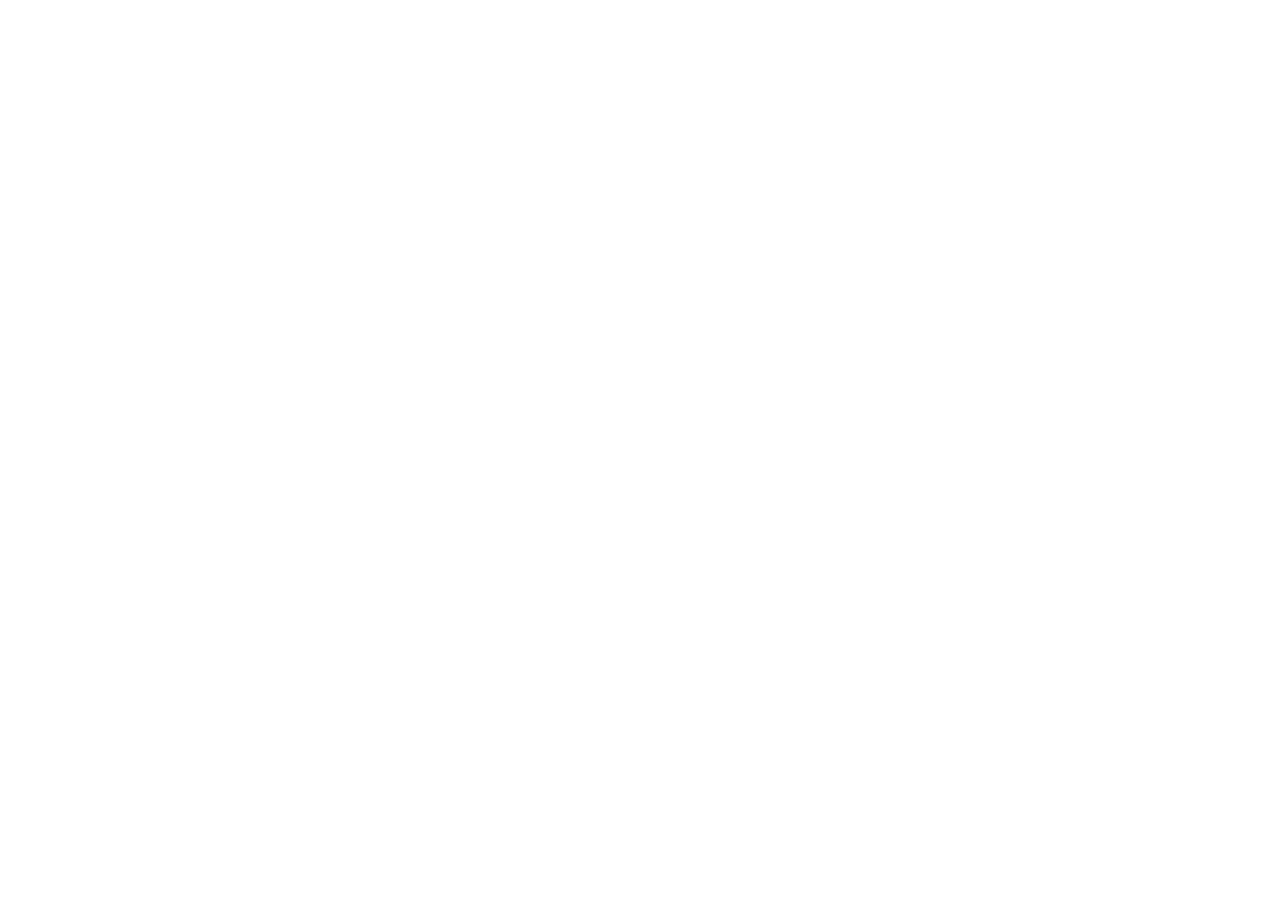
==== index.html @ 132b055d "First variant" ====
<!DOCTYPE html>
<html lang="en">
<head>
	<meta charset="UTF-8">
	<meta name="viewport" content="width=device-width, initial-scale=1.0">
	<title>Document</title>
	<link rel="stylesheet" href=" css/style.css">
</head>
<body>

</body>
</html>
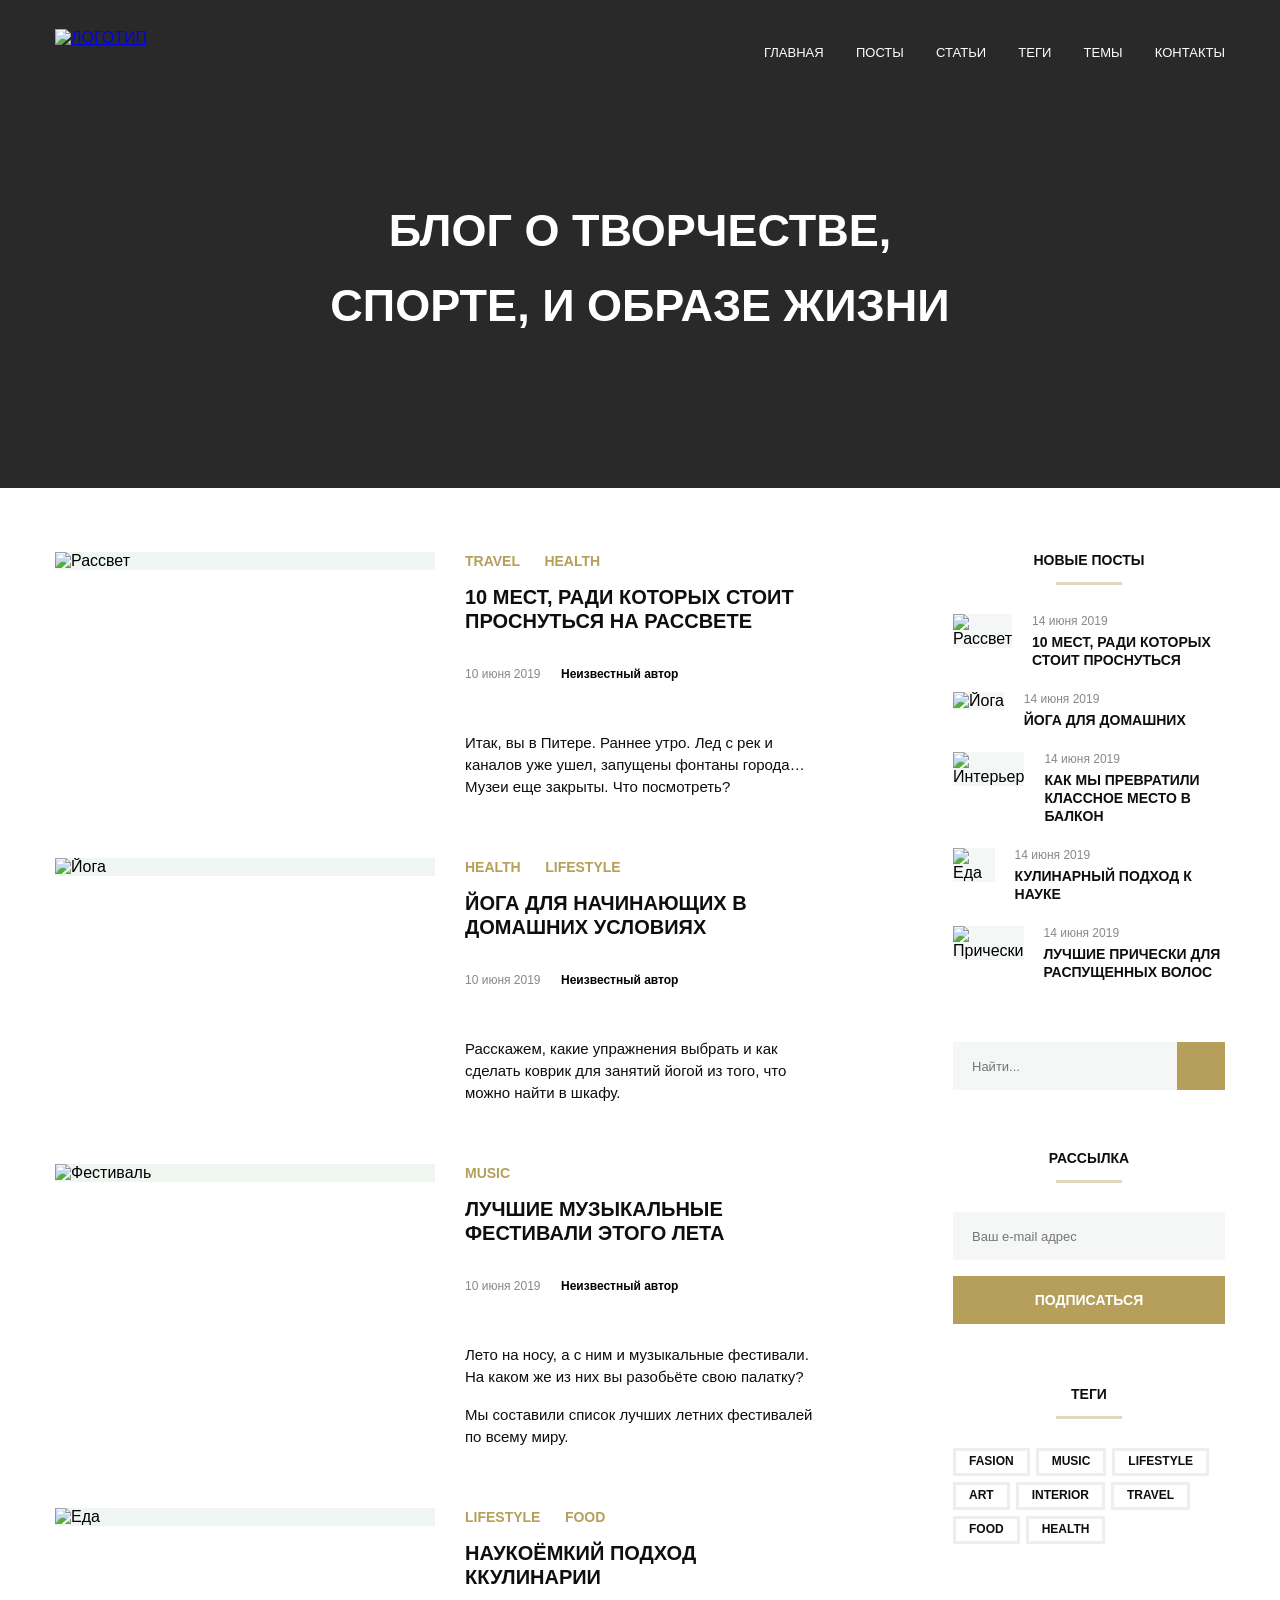
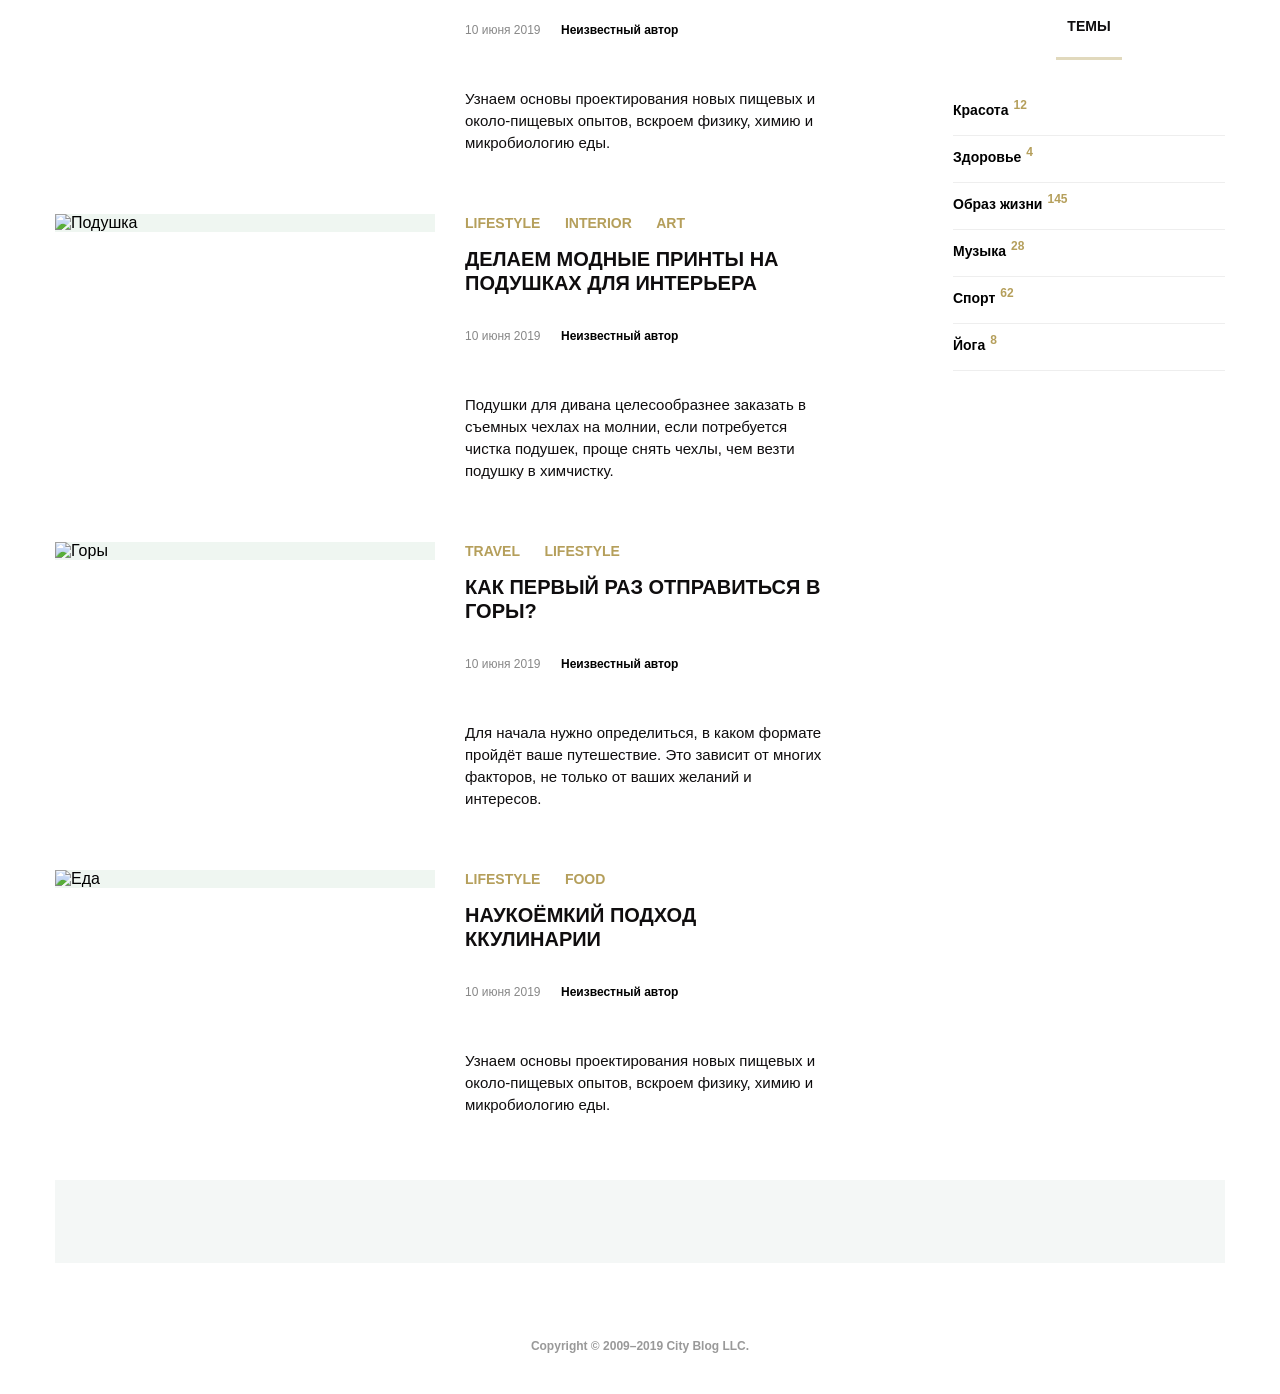
==== commit 3309cf22: "Add files via upload" ====
--- a/index.html
+++ b/index.html
@@ -7,6 +7,270 @@
 	<link rel="stylesheet" href=" css/style.css">
 </head>
 <body>
-
+	<header class="header">
+  <div class="container">
+    <div class="header__inner">
+      <div class="header__logo">
+        <a href="#0"><img src="https://netology-code.github.io/html-2-diploma/sources/images/noemi-logo.svg" alt="Логотип"></a>
+      </div>
+      <nav>
+        <ul class="header__nav">
+          <li><a class="nav__link" href="#0">Главная</a></li>
+          <li><a class="nav__link" href="#0">Посты</a></li>
+          <li><a class="nav__link" href="#0">Статьи</a></li>
+          <li><a class="nav__link" href="#0">Теги</a></li>
+          <li><a class="nav__link" href="#0">Темы</a></li>
+          <li><a class="nav__link" href="#0">Контакты</a></li>
+        </ul>
+      </nav>
+    </div>
+    <div class="header__intro">
+      <h1 class="header__intro-title">Блог о творчестве, спорте, и образе жизни</h1>
+    </div>
+  </div>
+</header>
+
+<main class="main">
+  <section class="content">
+    <article class="content__column">
+      <img class="content__picture" src="https://netology-code.github.io/html-2-diploma/sources/images/last-post1.jpg" alt="Рассвет">
+      <div class="content__frame">
+        <ul class="content__category">
+          <li class="category__list"> <a href="#0" class="content__category__link">Travel</a></li>
+          <li class="category__list"> <a href="#0" class="content__category__link">Health</a></li>
+        </ul>
+        <div class="content__title">
+          <h2><a href="#0" class="content__title__link">10 мест, ради которых стоит проснуться на рассвете</a></h2>
+        </div>
+        <div class="content__date-author">
+          <time class="content__date" datetime="2019-06-10">10 июня 2019</time>
+          <span class="content__author">Неизвестный автор</span>
+        </div>
+        <div class="content__text">
+          <p>Итак, вы в Питере. Раннее утро. Лед с рек и каналов уже ушел, запущены фонтаны города… Музеи еще закрыты. Что посмотреть?</p>
+        </div>
+      </div>
+    </article>
+    <article class="content__column">
+      <img class="content__picture" src="https://netology-code.github.io/html-2-diploma/sources/images/last-post2.jpg" alt="Йога">
+      <div class="content__frame">
+        <ul class="content__category">
+          <li class="category__list"><a href="#0" class="content__category__link">Health</a></li>
+          <li class="category__list"><a href="#0" class="content__category__link">Lifestyle</a></li>
+        </ul>
+        <div class="content__title">
+          <h2><a href="#0" class="content__title__link">Йога для начинающих в домашних условиях</a></h2>
+        </div>
+        <div class="content__date-author">
+          <time class="content__date" datetime="2019-06-10">10 июня 2019</time>
+          <span class="content__author">Неизвестный автор</span>
+        </div>
+        <div class="content__text">
+          <p>Расскажем, какие упражнения выбрать и как сделать коврик для занятий йогой из того, что можно найти в шкафу.</p>
+        </div>
+      </div>
+    </article>
+    <article class="content__column">
+      <img class="content__picture" src="https://netology-code.github.io/html-2-diploma/sources/images/last-post3.jpg" alt="Фестиваль">
+      <div class="content__frame">
+        <ul class="content__category">
+          <li class="category__list"><a href="#0" class="content__category__link">Music</a></li>
+        </ul>
+        <div class="content__title">
+          <h2><a href="#0" class="content__title__link">Лучшие музыкальные фестивали этого лета</a></h2>
+        </div>
+        <div class="content__date-author">
+          <time class="content__date" datetime="2019-06-10">10 июня 2019</time>
+          <span class="content__author">Неизвестный автор</span>
+        </div>
+        <div class="content__text">
+          <p class="content__text-first">Лето на носу, а с ним и музыкальные фестивали. На каком же из них вы разобьёте свою палатку?</p>
+          <p>Мы составили список лучших летних фестивалей по всему миру.</p>
+        </div>
+      </div>
+    </article>
+    <article class="content__column">
+      <img class="content__picture" src="https://netology-code.github.io/html-2-diploma/sources/images/last-post4.jpg" alt="Еда">
+      <div class="content__frame">
+        <ul class="content__category">
+          <li class="category__list"><a href="#0" class="content__category__link">Lifestyle</a></li>
+          <li class="category__list"><a href="#0" class="content__category__link">Food</a></li>
+        </ul>
+        <div class="content__title">
+          <h2><a href="#0" class="content__title__link">Наукоёмкий подход ккулинарии</a></h2>
+        </div>
+        <div class="content__date-author">
+          <time class="content__date" datetime="2019-06-10">10 июня 2019</time>
+          <span class="content__author">Неизвестный автор</span>
+        </div>
+        <div class="content__text">
+          <p>Узнаем основы проектирования новых пищевых и около-пищевых опытов, вскроем физику, химию и микробиологию еды.</p>
+        </div>
+      </div>
+    </article>
+    <article class="content__column">
+      <img class="content__picture" src="https://netology-code.github.io/html-2-diploma/sources/images/last-post5.jpg" alt="Подушка">
+      <div class="content__frame">
+        <ul class="content__category">
+          <li class="category__list"><a href="#0" class="content__category__link">Lifestyle</a></li>
+          <li class="category__list"><a href="#0" class="content__category__link">Interior</a></li>
+          <li class="category__list"><a href="#0" class="content__category__link">Art</a></li>
+        </ul>
+        <div class="content__title">
+          <h2><a href="#0" class="content__title__link">делаем модные принты на подушках для интерьера</a></h2>
+        </div>
+        <div class="content__date-author">
+          <time class="content__date" datetime="2019-06-10">10 июня 2019</time>
+          <span class="content__author">Неизвестный автор</span>
+        </div>
+        <div class="content__text">
+          <p>Подушки для дивана целесообразнее заказать в съемных чехлах на молнии, если потребуется чистка подушек, проще снять чехлы, чем везти подушку в химчистку.</p>
+        </div>
+      </div>
+    </article>
+    <article class="content__column">
+      <img class="content__picture" src="https://netology-code.github.io/html-2-diploma/sources/images/last-post6.jpg" alt="Горы">
+      <div class="content__frame">
+        <ul class="content__category">
+          <li class="category__list"><a href="#0" class="content__category__link">Travel</a></li>
+          <li class="category__list"><a href="#0" class="content__category__link">Lifestyle</a></li>
+        </ul>
+        <div class="content__title">
+          <h2><a href="#0" class="content__title__link">Как первый раз отправиться в горы?</a></h2>
+        </div>
+        <div class="content__date-author">
+          <time class="content__date" datetime="2019-06-10">10 июня 2019</time>
+          <span class="content__author">Неизвестный автор</span>
+        </div>
+        <div class="content__text">
+          <p>Для начала нужно определиться, в каком формате пройдёт ваше путешествие. Это зависит от многих факторов, не только от ваших желаний и интересов.</p>
+        </div>
+      </div>
+    </article>
+    <article class="content__column">
+      <img class="content__picture" src="https://netology-code.github.io/html-2-diploma/sources/images/last-post4.jpg" alt="Еда">
+      <div class="content__frame">
+        <ul class="content__category">
+          <li class="category__list"><a href="#0" class="content__category__link">Lifestyle</a></li>
+          <li class="category__list"><a href="#0" class="content__category__link">Food</a></li>
+        </ul>
+        <div class="content__title">
+          <h2><a href="#0" class="content__title__link">Наукоёмкий подход ккулинарии</a></h2>
+        </div>
+        <div class="content__date-author">
+          <time class="content__date" datetime="2019-06-10">10 июня 2019</time>
+          <span class="content__author">Неизвестный автор</span>
+        </div>
+        <div class="content__text">
+          <p>Узнаем основы проектирования новых пищевых и около-пищевых опытов, вскроем физику, химию и микробиологию еды.</p>
+        </div>
+      </div>
+    </article>
+  </section>
+
+  <aside class="sidebar">
+    <section class="sidebar__posts">
+      <div class="sidebar__title">
+        <h3 class="sidebar__title-head">Новые посты</h3>
+      </div>
+      <article class="sidebar__post">
+        <img class="sidebar__post__picture" src="https://netology-code.github.io/html-2-diploma/sources/images/2.jpg" alt="Рассвет">
+        <div class="sidebar__post__frame">
+          <time class="sidebar__post__date" datetime="2019-06-14">14 июня 2019</time>
+          <h3><a href="#0" class="sidebar__post__title">10 мест, ради которых стоит проснуться</a></h3>
+        </div>
+      </article>
+      <article class="sidebar__post">
+        <img class="sidebar__post__picture" src="https://netology-code.github.io/html-2-diploma/sources/images/151.jpg" alt="Йога">
+        <div class="sidebar__post__frame">
+          <time class="sidebar__post__date" datetime="2019-06-14">14 июня 2019</time>
+          <h3><a href="#0" class="sidebar__post__title">Йога для домашних</a></h3>
+        </div>
+      </article>
+      <article class="sidebar__post">
+        <img class="sidebar__post__picture" src="https://netology-code.github.io/html-2-diploma/sources/images/45.jpg" alt="Интерьер">
+        <div class="sidebar__post__frame">
+          <time class="sidebar__post__date" datetime="2019-06-14">14 июня 2019</time>
+          <h3><a href="#0" class="sidebar__post__title">Как мы превратили классное место в балкон</a></h3>
+        </div>
+      </article>
+      <article class="sidebar__post">
+        <img class="sidebar__post__picture" src="https://netology-code.github.io/html-2-diploma/sources/images/501.jpg" alt="Еда">
+        <div class="sidebar__post__frame">
+          <time class="sidebar__post__date" datetime="2019-06-14">14 июня 2019</time>
+          <h3><a href="#0" class="sidebar__post__title">Кулинарный подход к науке</a></h3>
+        </div>
+      </article>
+      <article class="sidebar__post">
+        <img class="sidebar__post__picture" src="https://netology-code.github.io/html-2-diploma/sources/images/7.jpg" alt="Прически">
+        <div class="sidebar__post__frame">
+          <time class="sidebar__post__date" datetime="2019-06-14">14 июня 2019</time>
+          <h3><a href="#0" class="sidebar__post__title">Лучшие прически для распущенных волос</a></h3>
+        </div>
+      </article>
+    </section>
+    <section class="sidebar__search">
+      <form class="sidebar__search-form">
+        <label class="visually-hidden" for="search__field">Введите свой запрос></label>
+          <input class="sidebar__search-field" id="search__field" name="query" placeholder="Найти..." required>
+        
+        <button class="sidebar__search-button"><span class ="visually-hidden">Найти</span></button>
+      </form>
+
+    </section>
+    <section class="sidebar__subscribe">
+      <div class="sidebar__title">
+        <h3 class="sidebar__title-head">Рассылка</h3>
+      </div>
+      <form class="sidebar__subscribe-form">
+        <label class="visually-hidden" for="subscribe__field">Поле для ввода Вашего email-адреса</label>
+          <input class="sidebar__subscribe-field" id="subscribe__field" placeholder="Ваш e-mail адрес" type="email" required>
+        <button class="sidebar__subscribe-button">Подписаться</button>
+      </form>
+    </section>
+    <section class="sidebar__tags">
+      <div class="sidebar__title">
+        <h3 class="sidebar__title-head">Теги</h3>
+      </div>
+      <ul class="sidebar__tags__container">
+        <li class="tags__list"><a class="tag-block" href="#0">Fasion</a></li>
+        <li class="tags__list"><a class="tag-block" href="#0">Music</a></li>
+        <li class="tags__list"><a class="tag-block" href="#0">Lifestyle</a></li>
+        <li class="tags__list"><a class="tag-block" href="#0">Art</a></li>
+        <li class="tags__list"><a class="tag-block" href="#0">Interior</a></li>
+        <li class="tags__list"><a class="tag-block" href="#0">Travel</a></li>
+        <li class="tags__list"><a class="tag-block" href="#0">Food</a></li>
+        <li class="tags__list"><a class="tag-block" href="#0">Health</a></li>
+      </ul>
+    </section>
+    <section class="sidebar__themes">
+      <div class="sidebar__title">
+        <h3 class="sidebar__title-head">Темы</h3>
+      </div>
+      <ul class="sidebar__themes_container">
+        <li class="themes__list"><a href="#0" class="sidebar__theme__name">Красота<span class="num">12</span></a></li>
+        <li class="themes__list"><a href="#0" class="sidebar__theme__name">Здоровье<span class="num">4</span></a></li>
+        <li class="themes__list"><a href="#0" class="sidebar__theme__name">Образ жизни<span class="num">145</span></a></li>
+        <li class="themes__list"><a href="#0" class="sidebar__theme__name">Музыка<span class="num">28</span></a></li>
+        <li class="themes__list"><a href="#0" class="sidebar__theme__name">Спорт<span class="num">62</span></a></li>
+        <li class="themes__list"><a href="#0" class="sidebar__theme__name">Йога<span class="num">8</span></a></li>
+      </ul>
+    </section>
+  </aside>
+</main>
+
+<footer class="footer">
+  <section class="social">
+    <ul class="social__container">
+      <li class="social__list"><a href="#0" class="social__driblle"></a><span class="visually-hidden">Перейти в Dribble</span></li>
+      <li class="social__list"><a href="#0" class="social__printerest"></a><span class="visually-hidden">Перейти в Pinterest</span></li>
+      <li class="social__list"><a href="#0" class="social__tumblr"></a><span class="visually-hidden">Перейти в Tumblr</span></li>
+    </ul>
+
+  </section>
+  <section class="copyright">
+    <div class="footer__copyright"><a href="#0" class="footer__copyright-link">Copyright © 2009–2019 City Blog LLC.</a></div>
+  </section>
+</footer>
 </body>
 </html>
--- a/css/style.css
+++ b/css/style.css
@@ -0,0 +1,487 @@
+@font-face {
+  src: url("https://netology-code.github.io/html-2-diploma/sources/fonts/OpenSans-Regular.woff");
+  font-family: OpenSans;
+  font-weight: normal;
+  font-style: normal;
+}
+
+@font-face {
+  src: url("https://netology-code.github.io/html-2-diploma/sources/fonts/OpenSans-Bold.woff");
+  font-family: OpenSans;
+  font-weight: bold;
+  font-style: normal;
+}
+
+.visually-hidden {
+  position: absolute;
+  width: 1px;
+  height: 1px;
+  margin: -1px;
+  padding: 0;
+  border: 0;
+  clip: rect(0 0 0 0);
+  overflow: hidden;
+}
+
+* {
+  margin: 0;
+  padding: 0;
+  border: 0;
+  outline: 0;
+}
+
+.header {
+  font-family: OpenSans, sans-serif;
+  text-transform: uppercase;
+  color: #ffffff;
+  background-image: url("https://netology-code.github.io/html-2-diploma/sources/images/banner-bg.jpg");
+  background-repeat: no-repeat;
+  background-posotion: center center;
+  background-size: cover;
+  background-color: #666666;
+  
+  padding-top: 29px;
+  padding-bottom: 145px;
+  
+  position: relative;
+  
+}
+
+.container {
+  box-sizing: border-box;
+  width: 1170px;
+  margin: 0 auto;    
+}
+
+.container::before {
+  content: "";
+  display: block;
+
+  background-color: #000000;
+  left: 0;
+  right: 0;
+  top: 0;
+  bottom: 0;
+  opacity: 0.6;
+
+  position: absolute;
+  z-index: 1;
+}
+
+.header__inner {
+  display: flex;
+  justify-content: space-between;
+  position: relative;
+  z-index: 2;
+  height:40px;  
+}
+
+.header__logo {
+  box-sizing: border-box;
+  width: 180px;
+  height: 40px;
+}
+
+.header__nav {
+  margin-top: 16px;
+  
+  font-size: 13px;
+  font-weight: normal;
+  width: 461px;
+  list-style-type: none;
+  display: flex;
+  justify-content: space-between;
+}
+
+.nav__link {
+  text-decoration: none;
+  color: #ffffff;
+}
+
+.nav__link:hover {
+  text-decoration: underline;
+}
+
+.header__intro {
+  text-align: center;
+  width: 710px;
+  margin: 124px auto 0px;
+    
+  position: relative;
+  z-index: 2;
+}
+
+.header__intro-title {
+  font-size: 45px;
+  line-height: 75px;
+  font-weight: 680;
+}
+
+.main {
+  font-family: OpenSans, sans-serif;
+  display: flex;
+  width: 1170px;
+  margin: 64px auto;
+}
+
+.content {
+  width: 778px;
+  margin-right: 120px;
+}
+
+.content__column {
+  display: flex;
+  font-family: OpenSans, sans-serif;
+}
+
+.content__column:nth-child(n + 2) {
+  margin-top: 60px;
+}
+
+.content__picture {
+  background-color: #eff6f1;
+  width: 380px;
+  height: 100%;    
+}
+
+.content__frame {
+  width: 367px;
+  padding-left: 30px;
+}
+
+.content__category {
+  padding-bottom: 15px;
+  list-style-type: none;
+}
+
+.category__list {
+  display: inline;
+}
+
+.content__category__link {
+  color: #b59f5b;
+  text-decoration: none;
+  text-transform: uppercase;
+  font-weight: bold;
+  font-size: 14px;
+  margin-right: 20px;
+}
+
+.content__category__link:hover {
+  text-decoration: underline;
+}
+
+.content__title {
+  padding-bottom: 30px;
+}
+
+.content__title__link {
+  display: inline-block;
+  color: #0f0d0e;
+  text-decoration: none;
+  text-transform: uppercase;
+  font-weight: bold;
+  font-size: 20px;
+  line-height: 24px;
+}
+
+.content__title__link:hover {
+  color: #b59f5b;
+}
+
+.content__date-author {
+  padding-bottom: 50px;
+}
+
+.content__date {
+  color: #888888;
+  font-weight: normal;
+  font-size: 12px;
+  margin-right: 16px;
+}
+
+.content__author {
+  color: #000000;
+  font-weight: bold;
+  font-size: 12px;
+}
+
+.content__text {
+  color: #0f0d0e;
+  font-weight: normal;
+  font-size: 15px;
+  line-height: 22px;
+}
+
+.content__text-first {
+  margin-bottom: 16px;
+}
+
+.sidebar {
+  font-family: OpenSans, sans-serif;
+  width: 272px;
+}
+
+.sidebar__title {
+  margin-bottom: 29px;
+}
+.sidebar__title-head {
+  color: #0f0d0e;
+  text-transform: uppercase;
+  font-weight: bold;
+  font-size: 14px;
+  text-align: center;
+}
+
+.sidebar__title-head:after {
+  content: "";
+  display: block;
+  width: 66px;
+  height: 3px;
+  background-color: #e1d9bd;
+  margin: 14px auto 0;
+}
+
+.sidebar__post {
+  display: flex;
+}
+
+.sidebar__post__picture {
+  background-color: #f4f7f6;
+  height: 100%;
+}
+
+.sidebar__post__frame {
+  display: flex;
+  flex-direction: column;
+  margin-left: 20px;
+}
+
+.sidebar__post__date {
+  font-size: 12px;
+  color: #888888;
+}
+
+.sidebar__post__title {
+  display: inline-block;
+  color: #0f0d0e;
+  text-decoration: none;
+  text-transform: uppercase;
+  font-weight: bold;
+  font-size: 14px;
+  line-height: 18px;
+  margin-top: 5px;
+}
+
+.sidebar__post__title:hover {
+  color: #b59f5b;
+}
+
+.sidebar__post:nth-child(n + 2) {
+  margin-top: 22px;
+}
+
+.sidebar__search-form {
+  display: flex;
+  margin-bottom: 60px;
+}
+
+.sidebar__search-field {
+  box-sizing: border-box;
+  width: 224px;
+  margin-top: 60px;
+  font-size: 13px;
+  height: 48px;
+  background-color: #f4f7f6;
+  padding-left: 19px;
+}
+
+.sidebar__search-field:focus {
+  border: 1px solid #b59f5b;
+}
+
+.sidebar__search-button {
+  box-sizing: border-box;
+  width: 48px;
+  heigth: 48px;
+  background-color: #b59f5b;
+  background-image: url("https://netology-code.github.io/html-2-diploma/sources/images/search.svg");
+  background-repeat: no-repeat;
+  background-size: 19px;
+  background-position: center;
+
+  margin-top: 60px;
+}
+
+.sidebar__search-button:hover {
+  background-color: #323232;
+}
+
+.sidebar__subscribe-form {
+  box-sizing: border-box;
+  display: flex;
+  flex-direction: column;
+  margin-bottom: 62px;
+}
+
+.sidebar__subscribe-field {
+  box-sizing: border-box;
+  width: 272px;
+  font-size: 13px;
+  height: 48px;
+  background-color: #f4f7f6;
+  padding-left: 19px;
+  margin-bottom: 16px;
+}
+
+.sidebar__subscribe-field:focus {
+  border: 1px solid #b59f5b;
+}
+
+.sidebar__subscribe-button {
+  box-sizing: border-box;
+  width: 272px;
+  height: 48px;
+  background-color: #b59f5b;
+  color: #ffffff;
+  text-transform: uppercase;
+  font-weight: bold;
+  font-size: 14px;
+}
+
+.sidebar__subscribe-button:hover {
+  background-color: #323232;
+}
+
+.sidebar__tags__container {
+/*   box-sizing: border-box; */
+  display: flex;
+  flex-wrap: wrap;
+  margin-bottom: 60px;
+  
+}
+
+.tags__list {
+  list-style-type: none;
+  margin-right: 6px;
+  margin-bottom: 6px;
+  border: 3px solid #eeeeee;
+  padding: 0 13px 4px;
+}
+
+.tags__list:hover {
+  border: 3px solid #b59f5b;
+  color: #0f0d0e;
+}
+.tag-block {
+  text-decoration: none;
+  color: #0f0d0e;
+  text-transform: uppercase;
+  font-weight: bold;
+  font-size: 12px;
+}
+
+.sidebar__themes {
+  line-height: 33px;
+}
+
+.themes__list {
+  list-style-type: none;
+}
+
+.sidebar__theme__name {
+  text-decoration: none;
+  font-weight: bold;
+  color: #000000;
+  box-sizing: border-box;
+  font-size: 14px;
+  width: 272px;
+  height: 47px;
+  border-bottom: 1px solid #eeeeee;
+
+  display: inline-block;
+}
+
+.sidebar__theme__name:hover {
+  color: #b59f5b;
+}
+
+.num {  
+  color: #b59f5b;
+  font-size: 12px;
+  margin-left: 5px;
+  vertical-align: super;
+}
+
+.footer {
+  box-sizing: border-box;
+  width: 1170px;
+  margin: 0 auto;
+}
+
+.social__container {
+  box-sizing: border-box;
+  height: 83px;
+  background-color: #f4f7f6;
+
+  display: flex;
+  align-items: center;
+  justify-content: center;
+
+  margin-bottom: 73px;
+  
+}
+
+.social__list {
+  list-style-type: none;
+  display: flex;
+}
+
+.social__driblle {
+  box-sizing: border-box;
+  height: 20px;
+  width: 20px;
+  background-image: url("https://netology-code.github.io/html-2-diploma/sources/images/social/001-dribbble.svg");
+  background-repeat: no-repeat;
+  background-size: 19px;
+  background-position: center;
+  margin-right: 29px;
+}
+
+.social__printerest {
+  box-sizing: border-box;
+  height: 20px;
+  width: 20px;
+  background-image: url("https://netology-code.github.io/html-2-diploma/sources/images/social/002-pinterest.svg");
+  background-repeat: no-repeat;
+  background-size: 19px;
+  background-position: center;
+  margin-right: 29px;
+}
+
+.social__tumblr {
+  box-sizing: border-box;
+  height: 20px;
+  width: 20px;
+  background-image: url("https://netology-code.github.io/html-2-diploma/sources/images/social/003-tumblr.svg");
+  background-repeat: no-repeat;
+  background-size: 19px;
+  background-position: center;
+}
+
+.footer {
+  font-family: OpenSans, sans-serif;
+}
+
+.footer__copyright {
+  margin-bottom: 40px;
+  text-align: center;
+  width: 1170px;
+}
+
+.footer__copyright-link {
+  text-decoration: none;
+  color: #999999;
+  font-weight: bold;
+  font-size: 12px;
+}
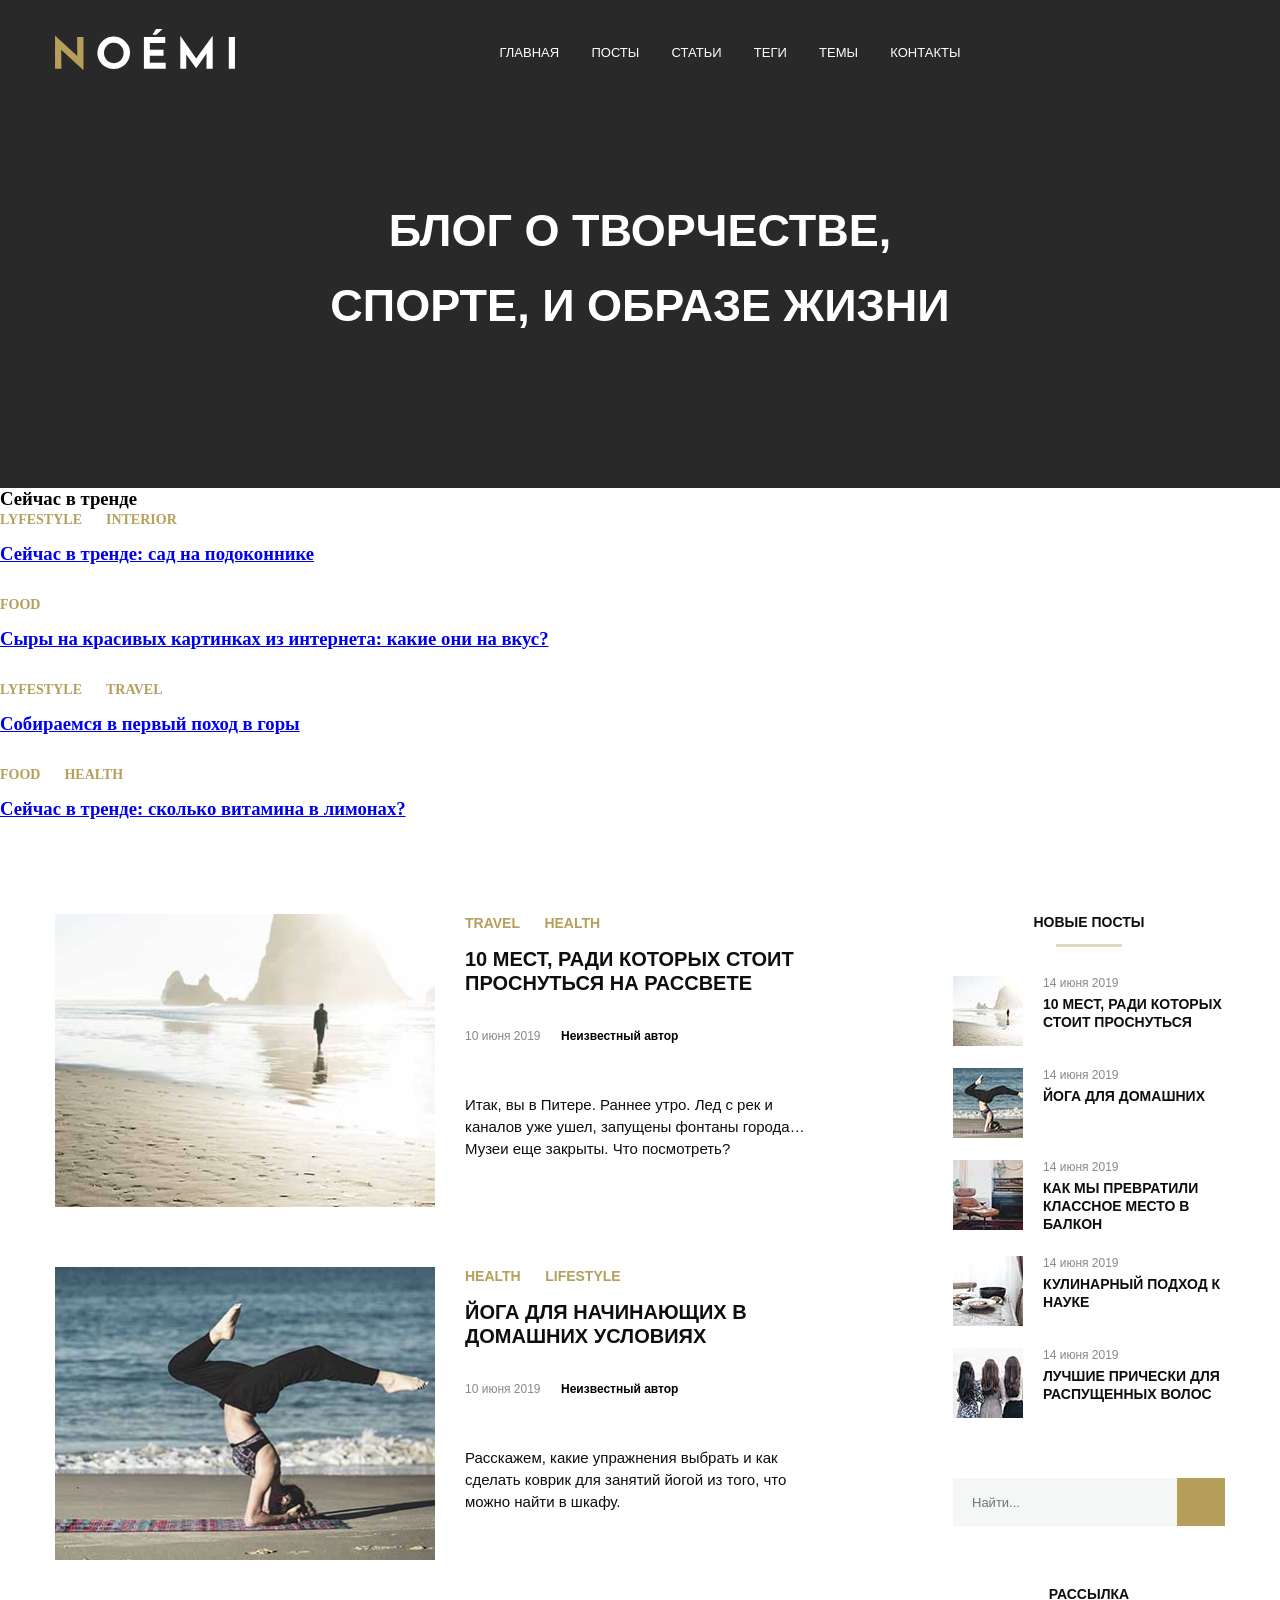
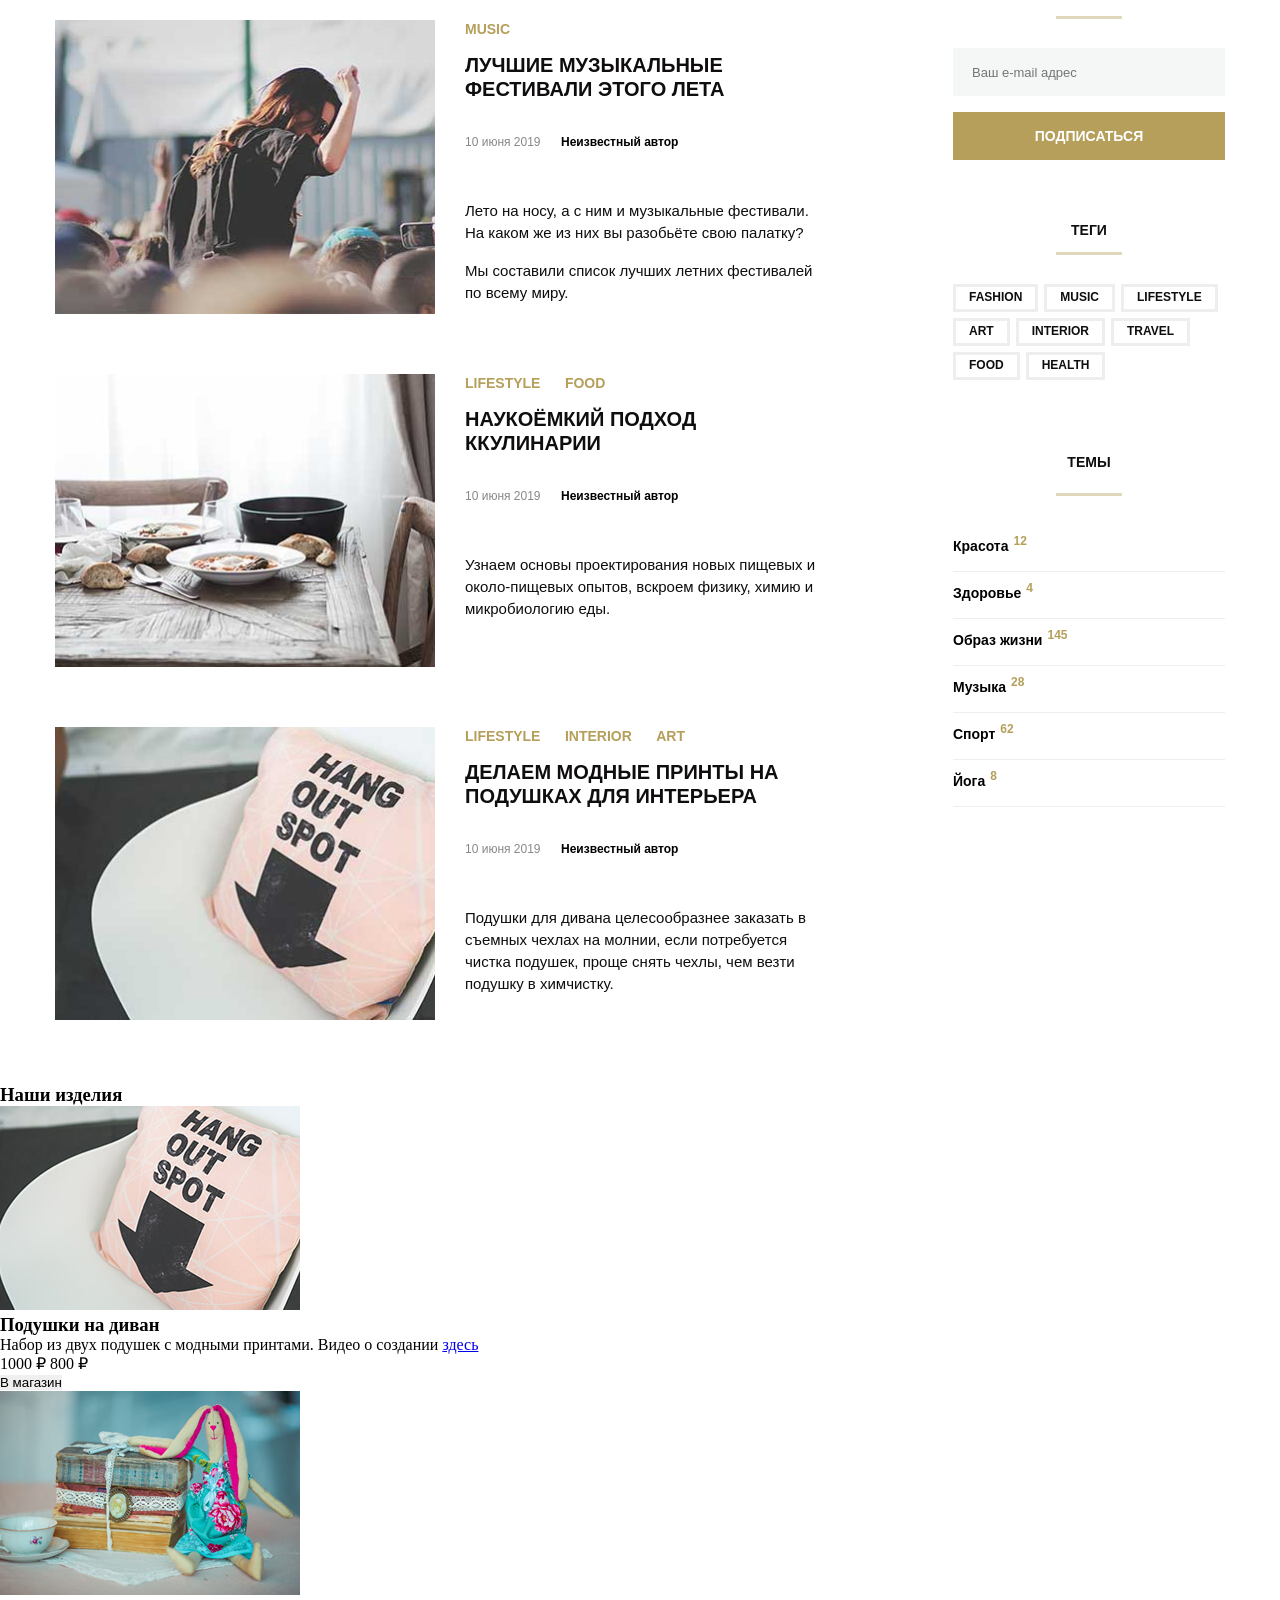
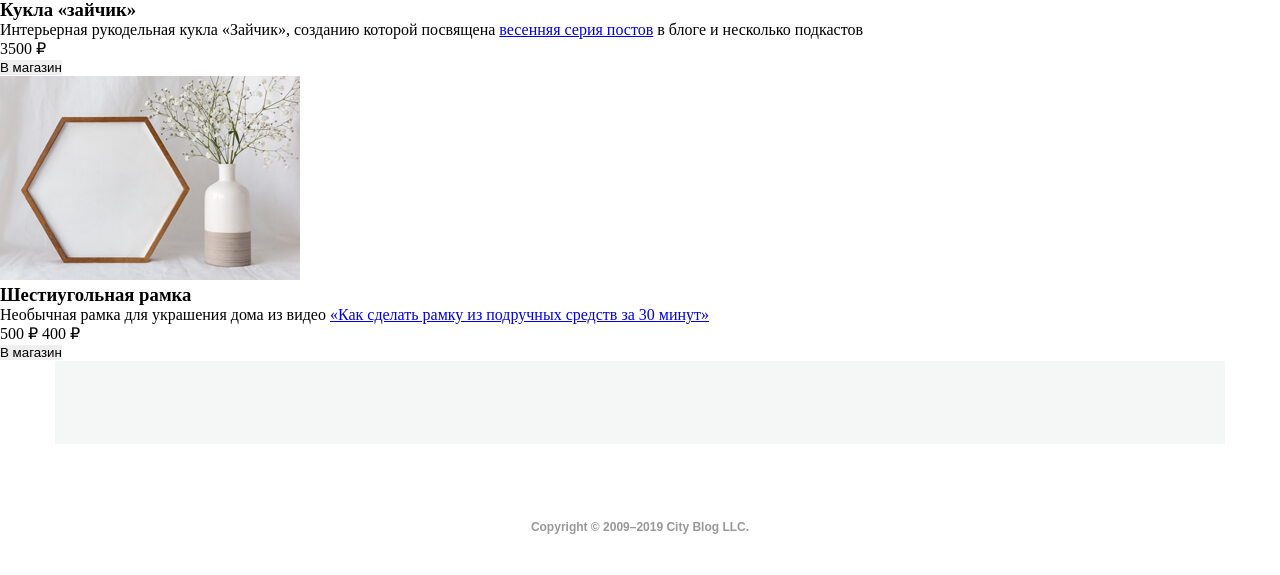
==== commit c3e2ff14: "Add files via upload" ====
--- a/index.html
+++ b/index.html
@@ -1,276 +1,383 @@
 <!DOCTYPE html>
 <html lang="en">
-<head>
-	<meta charset="UTF-8">
-	<meta name="viewport" content="width=device-width, initial-scale=1.0">
-	<title>Document</title>
-	<link rel="stylesheet" href=" css/style.css">
-</head>
-<body>
-	<header class="header">
-  <div class="container">
-    <div class="header__inner">
-      <div class="header__logo">
-        <a href="#0"><img src="https://netology-code.github.io/html-2-diploma/sources/images/noemi-logo.svg" alt="Логотип"></a>
-      </div>
-      <nav>
-        <ul class="header__nav">
-          <li><a class="nav__link" href="#0">Главная</a></li>
-          <li><a class="nav__link" href="#0">Посты</a></li>
-          <li><a class="nav__link" href="#0">Статьи</a></li>
-          <li><a class="nav__link" href="#0">Теги</a></li>
-          <li><a class="nav__link" href="#0">Темы</a></li>
-          <li><a class="nav__link" href="#0">Контакты</a></li>
-        </ul>
-      </nav>
-    </div>
-    <div class="header__intro">
-      <h1 class="header__intro-title">Блог о творчестве, спорте, и образе жизни</h1>
-    </div>
-  </div>
-</header>
-
-<main class="main">
-  <section class="content">
-    <article class="content__column">
-      <img class="content__picture" src="https://netology-code.github.io/html-2-diploma/sources/images/last-post1.jpg" alt="Рассвет">
-      <div class="content__frame">
-        <ul class="content__category">
-          <li class="category__list"> <a href="#0" class="content__category__link">Travel</a></li>
-          <li class="category__list"> <a href="#0" class="content__category__link">Health</a></li>
-        </ul>
-        <div class="content__title">
-          <h2><a href="#0" class="content__title__link">10 мест, ради которых стоит проснуться на рассвете</a></h2>
+  <head>
+	 <meta charset="UTF-8">
+	 <meta name="viewport" content="width=device-width, initial-scale=1.0">
+	 <title>Document</title>
+	 <link rel="stylesheet" href=" css/style.css">
+  </head>
+  <body>
+    <header class="header">
+      <div class="container">
+        <div class="header__inner">
+          <div class="header__logo">
+            <a href="#0"><img src="svg/noemi-logo.svg" alt="Логотип"></a>
+          </div>
+          <nav>
+            <ul class="header__nav">
+              <li><a class="nav__link" href="#0">Главная</a></li>
+              <li><a class="nav__link" href="#0">Посты</a></li>
+              <li><a class="nav__link" href="#0">Статьи</a></li>
+              <li><a class="nav__link" href="#0">Теги</a></li>
+              <li><a class="nav__link" href="#0">Темы</a></li>
+              <li><a class="nav__link" href="#0">Контакты</a></li>
+            </ul>
+          </nav>
+          <button class="button_nav">
+            <span class="nav_burger"></span>
+          </button>
         </div>
-        <div class="content__date-author">
-          <time class="content__date" datetime="2019-06-10">10 июня 2019</time>
-          <span class="content__author">Неизвестный автор</span>
-        </div>
-        <div class="content__text">
-          <p>Итак, вы в Питере. Раннее утро. Лед с рек и каналов уже ушел, запущены фонтаны города… Музеи еще закрыты. Что посмотреть?</p>
+        <div class="header__intro">
+          <h1 class="header__intro-title">Блог о творчестве, спорте, и образе жизни</h1>
         </div>
       </div>
-    </article>
-    <article class="content__column">
-      <img class="content__picture" src="https://netology-code.github.io/html-2-diploma/sources/images/last-post2.jpg" alt="Йога">
-      <div class="content__frame">
-        <ul class="content__category">
-          <li class="category__list"><a href="#0" class="content__category__link">Health</a></li>
-          <li class="category__list"><a href="#0" class="content__category__link">Lifestyle</a></li>
+    </header>
+
+    <main>
+      <section class="trends">
+        <h3 class="title">Сейчас в тренде</h3>
+        <div class="trend__columns">
+          <article class="trend__column trend__background__first">
+            <div class="trend__frame">
+              <ul class="content__category">
+                <li class="category__list"><a href="#0" class="content__category__link">Lyfestyle</a></li>
+                <li class="category__list"><a href="#0" class="content__category__link">Interior</a></li>
+              </ul>
+              <div class="content__title">
+                <h3><a href="#0" class="trend__title__link">Сейчас в тренде: сад на подоконнике</a></h3>
+              </div>
+            </div>
+          </article>
+          <article class="trend__column trend__background__second">
+            <div class="trend__frame">
+              <ul class="content__category">
+                <li class="category__list"><a href="#0" class="content__category__link">Food</a></li>
+              </ul>
+              <div class="content__title">
+                <h3><a href="#0" class="trend__title__link">Сыры на красивых картинках из интернета: какие они на вкус?</a></h3>
+              </div>
+            </div>
+          </article>
+          <article class="trend__column trend__background__third">
+            <div class="trend__frame">
+              <ul class="content__category">
+                <li class="category__list"><a href="#0" class="content__category__link">Lyfestyle</a></li>
+                <li class="category__list"><a href="#0" class="content__category__link">Travel</a></li>
+              </ul>
+              <div class="content__title">
+                <h3><a href="#0" class="trend__title__link">Собираемся в первый поход в горы</a></h3>
+              </div>
+            </div>
+          </article>
+          <article class="trend__column trend__background__fourth">
+            <div class="trend__frame">
+              <ul class="content__category">
+                <li class="category__list"><a href="#0" class="content__category__link">Food</a></li>
+                <li class="category__list"><a href="#0" class="content__category__link">Health</a></li>
+              </ul>
+              <div class="content__title">
+                <h3><a href="#0" class="trend__title__link">Сейчас в тренде: сколько витамина в лимонах?</a></h3>
+              </div>
+            </div>
+          </article>
+        </div>        
+      </section>
+
+      <div class="main">
+        <section class="content">
+          <article class="content__column">
+            <img class="content__picture" src="images/last-post1.jpg" alt="Рассвет">
+            <div class="content__frame">
+              <ul class="content__category">
+                <li class="category__list"> <a href="#0" class="content__category__link">Travel</a></li>
+                <li class="category__list"> <a href="#0" class="content__category__link">Health</a></li>
+              </ul>
+              <div class="content__title">
+                <h2><a href="#0" class="content__title__link">10 мест, ради которых стоит проснуться на рассвете</a></h2>
+              </div>
+              <div class="content__date-author">
+                <time class="content__date" datetime="2019-06-10">10 июня 2019</time>
+                <span class="content__author">Неизвестный автор</span>
+              </div>
+              <div class="content__text">
+                <p>Итак, вы в Питере. Раннее утро. Лед с рек и каналов уже ушел, запущены фонтаны города… Музеи еще закрыты. Что посмотреть?</p>
+              </div>
+            </div>
+          </article>
+          <article class="content__column">
+            <img class="content__picture" src="images/last-post2.jpg" alt="Йога">
+            <div class="content__frame">
+              <ul class="content__category">
+                <li class="category__list"><a href="#0" class="content__category__link">Health</a></li>
+                <li class="category__list"><a href="#0" class="content__category__link">Lifestyle</a></li>
+              </ul>
+              <div class="content__title">
+                <h2><a href="#0" class="content__title__link">Йога для начинающих в домашних условиях</a></h2>
+              </div>
+              <div class="content__date-author">
+                <time class="content__date" datetime="2019-06-10">10 июня 2019</time>
+                <span class="content__author">Неизвестный автор</span>
+              </div>
+              <div class="content__text">
+                <p>Расскажем, какие упражнения выбрать и как сделать коврик для занятий йогой из того, что можно найти в шкафу.</p>
+              </div>
+            </div>
+          </article>
+          <article class="content__column">
+            <img class="content__picture" src="images/last-post3.jpg" alt="Фестиваль">
+            <div class="content__frame">
+              <ul class="content__category">
+                <li class="category__list"><a href="#0" class="content__category__link">Music</a></li>
+              </ul>
+              <div class="content__title">
+                <h2><a href="#0" class="content__title__link">Лучшие музыкальные фестивали этого лета</a></h2>
+              </div>
+              <div class="content__date-author">
+                <time class="content__date" datetime="2019-06-10">10 июня 2019</time>
+                <span class="content__author">Неизвестный автор</span>
+              </div>
+              <div class="content__text">
+                <p class="content__text-first">Лето на носу, а с ним и музыкальные фестивали. На каком же из них вы разобьёте свою палатку?</p>
+                <p>Мы составили список лучших летних фестивалей по всему миру.</p>
+              </div>
+            </div>
+          </article>
+          <article class="content__column">
+            <img class="content__picture" src="images/last-post4.jpg" alt="Еда">
+            <div class="content__frame">
+              <ul class="content__category">
+                <li class="category__list"><a href="#0" class="content__category__link">Lifestyle</a></li>
+                <li class="category__list"><a href="#0" class="content__category__link">Food</a></li>
+              </ul>
+              <div class="content__title">
+                <h2><a href="#0" class="content__title__link">Наукоёмкий подход ккулинарии</a></h2>
+              </div>
+              <div class="content__date-author">
+                <time class="content__date" datetime="2019-06-10">10 июня 2019</time>
+                <span class="content__author">Неизвестный автор</span>
+              </div>
+              <div class="content__text">
+                <p>Узнаем основы проектирования новых пищевых и около-пищевых опытов, вскроем физику, химию и микробиологию еды.</p>
+              </div>
+            </div>
+          </article>
+          <article class="content__column">
+            <img class="content__picture" src="images/last-post5.jpg" alt="Подушка">
+            <div class="content__frame">
+              <ul class="content__category">
+                <li class="category__list"><a href="#0" class="content__category__link">Lifestyle</a></li>
+                <li class="category__list"><a href="#0" class="content__category__link">Interior</a></li>
+                <li class="category__list"><a href="#0" class="content__category__link">Art</a></li>
+              </ul>
+              <div class="content__title">
+                <h2><a href="#0" class="content__title__link">делаем модные принты на подушках для интерьера</a></h2>
+              </div>
+              <div class="content__date-author">
+                <time class="content__date" datetime="2019-06-10">10 июня 2019</time>
+                <span class="content__author">Неизвестный автор</span>
+              </div>
+              <div class="content__text">
+                <p>Подушки для дивана целесообразнее заказать в съемных чехлах на молнии, если потребуется чистка подушек, проще снять чехлы, чем везти подушку в химчистку.</p>
+              </div>
+            </div>
+        </section>
+
+        <aside class="sidebar">
+          <section class="sidebar__posts">
+            <div class="sidebar__title">
+              <h3 class="sidebar__title-head">Новые посты</h3>
+            </div>
+            <article class="sidebar__post">
+              <img class="sidebar__post__picture" src="images/2.jpg" alt="Рассвет">
+              <div class="sidebar__post__frame">
+                <time class="sidebar__post__date" datetime="2019-06-14">14 июня 2019</time>
+                <h3><a href="#0" class="sidebar__post__title">10 мест, ради которых стоит проснуться</a></h3>
+              </div>
+            </article>
+            <article class="sidebar__post">
+              <img class="sidebar__post__picture" src="images/151.jpg" alt="Йога">
+              <div class="sidebar__post__frame">
+                <time class="sidebar__post__date" datetime="2019-06-14">14 июня 2019</time>
+                <h3><a href="#0" class="sidebar__post__title">Йога для домашних</a></h3>
+              </div>
+            </article>
+            <article class="sidebar__post">
+              <img class="sidebar__post__picture" src="images/45.jpg" alt="Интерьер">
+              <div class="sidebar__post__frame">
+                <time class="sidebar__post__date" datetime="2019-06-14">14 июня 2019</time>
+                <h3><a href="#0" class="sidebar__post__title">Как мы превратили классное место в балкон</a></h3>
+              </div>
+            </article>
+            <article class="sidebar__post">
+              <img class="sidebar__post__picture" src="images/501.jpg" alt="Еда">
+              <div class="sidebar__post__frame">
+                <time class="sidebar__post__date" datetime="2019-06-14">14 июня 2019</time>
+                <h3><a href="#0" class="sidebar__post__title">Кулинарный подход к науке</a></h3>
+              </div>
+            </article>
+            <article class="sidebar__post">
+              <img class="sidebar__post__picture" src="images/7.jpg" alt="Прически">
+              <div class="sidebar__post__frame">
+                <time class="sidebar__post__date" datetime="2019-06-14">14 июня 2019</time>
+                <h3><a href="#0" class="sidebar__post__title">Лучшие прически для распущенных волос</a></h3>
+              </div>
+            </article>
+          </section>
+          <section class="sidebar__search">
+            <form class="sidebar__search-form">
+              <label class="visually-hidden" for="search__field">Введите свой запрос></label>
+              <input class="sidebar__search-field" id="search__field" name="query" placeholder="Найти..." required>
+
+              <button class="sidebar__search-button"><span class="visually-hidden">Найти</span></button>
+            </form>
+
+          </section>
+          <section class="sidebar__subscribe">
+            <div class="sidebar__title">
+              <h3 class="sidebar__title-head">Рассылка</h3>
+            </div>
+            <form class="sidebar__subscribe-form">
+              <label class="visually-hidden" for="subscribe__field">Поле для ввода Вашего email-адреса</label>
+              <input class="sidebar__subscribe-field" id="subscribe__field" placeholder="Ваш e-mail адрес" type="email" required>
+              <button class="sidebar__subscribe-button">Подписаться</button>
+            </form>
+          </section>
+          <section class="sidebar__tags">
+            <div class="sidebar__title">
+              <h3 class="sidebar__title-head">Теги</h3>
+            </div>
+            <ul class="sidebar__tags__container">
+              <li class="tags__list"><a class="tag-block" href="#0">Fashion</a></li>
+              <li class="tags__list"><a class="tag-block" href="#0">Music</a></li>
+              <li class="tags__list"><a class="tag-block" href="#0">Lifestyle</a></li>
+              <li class="tags__list"><a class="tag-block" href="#0">Art</a></li>
+              <li class="tags__list"><a class="tag-block" href="#0">Interior</a></li>
+              <li class="tags__list"><a class="tag-block" href="#0">Travel</a></li>
+              <li class="tags__list"><a class="tag-block" href="#0">Food</a></li>
+              <li class="tags__list"><a class="tag-block" href="#0">Health</a></li>
+            </ul>
+          </section>
+          <section class="sidebar__themes">
+            <div class="sidebar__title">
+              <h3 class="sidebar__title-head">Темы</h3>
+            </div>
+            <ul class="sidebar__themes_container">
+              <li class="themes__list"><a href="#0" class="sidebar__theme__name">Красота<span class="num">12</span></a></li>
+              <li class="themes__list"><a href="#0" class="sidebar__theme__name">Здоровье<span class="num">4</span></a></li>
+              <li class="themes__list"><a href="#0" class="sidebar__theme__name">Образ жизни<span class="num">145</span></a></li>
+              <li class="themes__list"><a href="#0" class="sidebar__theme__name">Музыка<span class="num">28</span></a></li>
+              <li class="themes__list"><a href="#0" class="sidebar__theme__name">Спорт<span class="num">62</span></a></li>
+              <li class="themes__list"><a href="#0" class="sidebar__theme__name">Йога<span class="num">8</span></a></li>
+            </ul>
+          </section>
+        </aside>
+      </div>
+
+      <section class="shop">
+        <h3 class="title">Наши изделия</h3>
+        <div class="shop__columns">
+          <article class="product">
+            <div class="product__imgbox">
+              <picture>
+                <source srcset="images/shop-item-desk1.jpg" media="(min-width: 1200px)">
+                <source srcset="images/shop-item-tablet1.jpg" media="(min-width: 768px)">
+                <source srcset="images/shop-item-mobile1.jpg" media="(min-width: 360px)">
+                <img src="images/shop-item-desk1.jpg" alt="Подушка">
+              </picture>
+            </div>
+            <div class="product__body">
+              <div class="product__content">
+                <h3 class="product__title">Подушки на диван</h3>
+                <div class="product__description">
+                  <p>Набор из двух подушек с модными принтами. Видео о создании <a href="#0" class="product__description__link">здесь</a></p>
+                </div>
+              </div>
+              <footer class="product__footer">
+                <div class="product__prices">
+                  <span class="product__price_old">
+                    <span class="product__price-value">1000 ₽</span>
+                    <!-- <span class="product__rub">₽</span> -->
+                  </span>
+                  <span class="product__price_new">
+                    <span class="product__price-value">800 ₽</span>
+                    <!-- <span class="product__rub">₽</span> -->
+                  </span>
+                </div>
+                <button class="product__button" type="button">В магазин</button>
+              </footer>
+            </div>
+          </article>
+          <article class="product">
+            <div class="product__imgbox">
+              <picture>
+                <source srcset="images/shop-item-desk2.jpg" media="(min-width: 1200px)">
+                <source srcset="images/shop-item-tablet2.jpg" media="(min-width: 768px)">
+                <source srcset="images/shop-item-mobile2.jpg" media="(min-width: 360px)">
+                <img src="images/shop-item-desk1.jpg" alt="Кукла">
+              </picture>
+            </div>
+            <div class="product__body">
+              <div class="product__content">
+                <h3 class="product__title">Кукла «зайчик»</h3>
+                <div class="product__description">
+                  <p>Интерьерная рукодельная кукла «Зайчик», созданию которой посвящена <a href="#0" class="product__description__link">весенняя серия постов</a> в блоге и несколько подкастов</p>
+                </div>
+              </div>
+              <footer class="product__footer">
+                <div class="product__prices">
+                  <span class="product__price_new">
+                    <span class="product__price-value">3500 ₽</span>
+                  </span>
+                </div>
+                <button class="product__button" type="button">В магазин</button>
+              </footer>
+            </div>
+          </article>  
+          <article class="product">
+            <div class="product__imgbox">
+              <picture>
+                <source srcset="images/shop-item-desk3.jpg" media="(min-width: 1200px)">
+                <source srcset="images/shop-item-tablet3.jpg" media="(min-width: 768px)">
+                <source srcset="images/shop-item-mobile3.jpg" media="(min-width: 360px)">
+                <img src="images/shop-item-desk1.jpg" alt="Рамка">
+              </picture>
+            </div>
+            <div class="product__body">
+              <div class="product__content">
+                <h3 class="product__title">Шестиугольная рамка</h3>
+                <div class="product__description">
+                  <p>Необычная рамка для украшения дома из видео <a href="#0" class="product__description__link">«Как сделать рамку из подручных средств за 30 минут»</a></p>
+                </div>
+              </div>
+              <footer class="product__footer">
+                <div class="product__prices">
+                  <span class="product__price_old">
+                    <span class="product__price-value">500 ₽</span>
+                  </span>
+                  <span class="product__price_new">
+                    <span class="product__price-value">400 ₽</span>
+                  </span>
+                </div>
+                <button class="product__button" type="button">В магазин</button>
+              </footer>
+            </div>
+          </article>          
+        </div>        
+      </section>
+    </main>
+
+    <footer class="footer">
+      <section class="social">
+        <ul class="social__container">
+          <li class="social__list"><a href="#0" class="social__driblle"></a><span class="visually-hidden">Перейти в Dribble</span></li>
+          <li class="social__list"><a href="#0" class="social__printerest"></a><span class="visually-hidden">Перейти в Pinterest</span></li>
+          <li class="social__list"><a href="#0" class="social__tumblr"></a><span class="visually-hidden">Перейти в Tumblr</span></li>
         </ul>
-        <div class="content__title">
-          <h2><a href="#0" class="content__title__link">Йога для начинающих в домашних условиях</a></h2>
-        </div>
-        <div class="content__date-author">
-          <time class="content__date" datetime="2019-06-10">10 июня 2019</time>
-          <span class="content__author">Неизвестный автор</span>
-        </div>
-        <div class="content__text">
-          <p>Расскажем, какие упражнения выбрать и как сделать коврик для занятий йогой из того, что можно найти в шкафу.</p>
-        </div>
-      </div>
-    </article>
-    <article class="content__column">
-      <img class="content__picture" src="https://netology-code.github.io/html-2-diploma/sources/images/last-post3.jpg" alt="Фестиваль">
-      <div class="content__frame">
-        <ul class="content__category">
-          <li class="category__list"><a href="#0" class="content__category__link">Music</a></li>
-        </ul>
-        <div class="content__title">
-          <h2><a href="#0" class="content__title__link">Лучшие музыкальные фестивали этого лета</a></h2>
-        </div>
-        <div class="content__date-author">
-          <time class="content__date" datetime="2019-06-10">10 июня 2019</time>
-          <span class="content__author">Неизвестный автор</span>
-        </div>
-        <div class="content__text">
-          <p class="content__text-first">Лето на носу, а с ним и музыкальные фестивали. На каком же из них вы разобьёте свою палатку?</p>
-          <p>Мы составили список лучших летних фестивалей по всему миру.</p>
-        </div>
-      </div>
-    </article>
-    <article class="content__column">
-      <img class="content__picture" src="https://netology-code.github.io/html-2-diploma/sources/images/last-post4.jpg" alt="Еда">
-      <div class="content__frame">
-        <ul class="content__category">
-          <li class="category__list"><a href="#0" class="content__category__link">Lifestyle</a></li>
-          <li class="category__list"><a href="#0" class="content__category__link">Food</a></li>
-        </ul>
-        <div class="content__title">
-          <h2><a href="#0" class="content__title__link">Наукоёмкий подход ккулинарии</a></h2>
-        </div>
-        <div class="content__date-author">
-          <time class="content__date" datetime="2019-06-10">10 июня 2019</time>
-          <span class="content__author">Неизвестный автор</span>
-        </div>
-        <div class="content__text">
-          <p>Узнаем основы проектирования новых пищевых и около-пищевых опытов, вскроем физику, химию и микробиологию еды.</p>
-        </div>
-      </div>
-    </article>
-    <article class="content__column">
-      <img class="content__picture" src="https://netology-code.github.io/html-2-diploma/sources/images/last-post5.jpg" alt="Подушка">
-      <div class="content__frame">
-        <ul class="content__category">
-          <li class="category__list"><a href="#0" class="content__category__link">Lifestyle</a></li>
-          <li class="category__list"><a href="#0" class="content__category__link">Interior</a></li>
-          <li class="category__list"><a href="#0" class="content__category__link">Art</a></li>
-        </ul>
-        <div class="content__title">
-          <h2><a href="#0" class="content__title__link">делаем модные принты на подушках для интерьера</a></h2>
-        </div>
-        <div class="content__date-author">
-          <time class="content__date" datetime="2019-06-10">10 июня 2019</time>
-          <span class="content__author">Неизвестный автор</span>
-        </div>
-        <div class="content__text">
-          <p>Подушки для дивана целесообразнее заказать в съемных чехлах на молнии, если потребуется чистка подушек, проще снять чехлы, чем везти подушку в химчистку.</p>
-        </div>
-      </div>
-    </article>
-    <article class="content__column">
-      <img class="content__picture" src="https://netology-code.github.io/html-2-diploma/sources/images/last-post6.jpg" alt="Горы">
-      <div class="content__frame">
-        <ul class="content__category">
-          <li class="category__list"><a href="#0" class="content__category__link">Travel</a></li>
-          <li class="category__list"><a href="#0" class="content__category__link">Lifestyle</a></li>
-        </ul>
-        <div class="content__title">
-          <h2><a href="#0" class="content__title__link">Как первый раз отправиться в горы?</a></h2>
-        </div>
-        <div class="content__date-author">
-          <time class="content__date" datetime="2019-06-10">10 июня 2019</time>
-          <span class="content__author">Неизвестный автор</span>
-        </div>
-        <div class="content__text">
-          <p>Для начала нужно определиться, в каком формате пройдёт ваше путешествие. Это зависит от многих факторов, не только от ваших желаний и интересов.</p>
-        </div>
-      </div>
-    </article>
-    <article class="content__column">
-      <img class="content__picture" src="https://netology-code.github.io/html-2-diploma/sources/images/last-post4.jpg" alt="Еда">
-      <div class="content__frame">
-        <ul class="content__category">
-          <li class="category__list"><a href="#0" class="content__category__link">Lifestyle</a></li>
-          <li class="category__list"><a href="#0" class="content__category__link">Food</a></li>
-        </ul>
-        <div class="content__title">
-          <h2><a href="#0" class="content__title__link">Наукоёмкий подход ккулинарии</a></h2>
-        </div>
-        <div class="content__date-author">
-          <time class="content__date" datetime="2019-06-10">10 июня 2019</time>
-          <span class="content__author">Неизвестный автор</span>
-        </div>
-        <div class="content__text">
-          <p>Узнаем основы проектирования новых пищевых и около-пищевых опытов, вскроем физику, химию и микробиологию еды.</p>
-        </div>
-      </div>
-    </article>
-  </section>
-
-  <aside class="sidebar">
-    <section class="sidebar__posts">
-      <div class="sidebar__title">
-        <h3 class="sidebar__title-head">Новые посты</h3>
-      </div>
-      <article class="sidebar__post">
-        <img class="sidebar__post__picture" src="https://netology-code.github.io/html-2-diploma/sources/images/2.jpg" alt="Рассвет">
-        <div class="sidebar__post__frame">
-          <time class="sidebar__post__date" datetime="2019-06-14">14 июня 2019</time>
-          <h3><a href="#0" class="sidebar__post__title">10 мест, ради которых стоит проснуться</a></h3>
-        </div>
-      </article>
-      <article class="sidebar__post">
-        <img class="sidebar__post__picture" src="https://netology-code.github.io/html-2-diploma/sources/images/151.jpg" alt="Йога">
-        <div class="sidebar__post__frame">
-          <time class="sidebar__post__date" datetime="2019-06-14">14 июня 2019</time>
-          <h3><a href="#0" class="sidebar__post__title">Йога для домашних</a></h3>
-        </div>
-      </article>
-      <article class="sidebar__post">
-        <img class="sidebar__post__picture" src="https://netology-code.github.io/html-2-diploma/sources/images/45.jpg" alt="Интерьер">
-        <div class="sidebar__post__frame">
-          <time class="sidebar__post__date" datetime="2019-06-14">14 июня 2019</time>
-          <h3><a href="#0" class="sidebar__post__title">Как мы превратили классное место в балкон</a></h3>
-        </div>
-      </article>
-      <article class="sidebar__post">
-        <img class="sidebar__post__picture" src="https://netology-code.github.io/html-2-diploma/sources/images/501.jpg" alt="Еда">
-        <div class="sidebar__post__frame">
-          <time class="sidebar__post__date" datetime="2019-06-14">14 июня 2019</time>
-          <h3><a href="#0" class="sidebar__post__title">Кулинарный подход к науке</a></h3>
-        </div>
-      </article>
-      <article class="sidebar__post">
-        <img class="sidebar__post__picture" src="https://netology-code.github.io/html-2-diploma/sources/images/7.jpg" alt="Прически">
-        <div class="sidebar__post__frame">
-          <time class="sidebar__post__date" datetime="2019-06-14">14 июня 2019</time>
-          <h3><a href="#0" class="sidebar__post__title">Лучшие прически для распущенных волос</a></h3>
-        </div>
-      </article>
-    </section>
-    <section class="sidebar__search">
-      <form class="sidebar__search-form">
-        <label class="visually-hidden" for="search__field">Введите свой запрос></label>
-          <input class="sidebar__search-field" id="search__field" name="query" placeholder="Найти..." required>
-        
-        <button class="sidebar__search-button"><span class ="visually-hidden">Найти</span></button>
-      </form>
-
-    </section>
-    <section class="sidebar__subscribe">
-      <div class="sidebar__title">
-        <h3 class="sidebar__title-head">Рассылка</h3>
-      </div>
-      <form class="sidebar__subscribe-form">
-        <label class="visually-hidden" for="subscribe__field">Поле для ввода Вашего email-адреса</label>
-          <input class="sidebar__subscribe-field" id="subscribe__field" placeholder="Ваш e-mail адрес" type="email" required>
-        <button class="sidebar__subscribe-button">Подписаться</button>
-      </form>
-    </section>
-    <section class="sidebar__tags">
-      <div class="sidebar__title">
-        <h3 class="sidebar__title-head">Теги</h3>
-      </div>
-      <ul class="sidebar__tags__container">
-        <li class="tags__list"><a class="tag-block" href="#0">Fasion</a></li>
-        <li class="tags__list"><a class="tag-block" href="#0">Music</a></li>
-        <li class="tags__list"><a class="tag-block" href="#0">Lifestyle</a></li>
-        <li class="tags__list"><a class="tag-block" href="#0">Art</a></li>
-        <li class="tags__list"><a class="tag-block" href="#0">Interior</a></li>
-        <li class="tags__list"><a class="tag-block" href="#0">Travel</a></li>
-        <li class="tags__list"><a class="tag-block" href="#0">Food</a></li>
-        <li class="tags__list"><a class="tag-block" href="#0">Health</a></li>
-      </ul>
-    </section>
-    <section class="sidebar__themes">
-      <div class="sidebar__title">
-        <h3 class="sidebar__title-head">Темы</h3>
-      </div>
-      <ul class="sidebar__themes_container">
-        <li class="themes__list"><a href="#0" class="sidebar__theme__name">Красота<span class="num">12</span></a></li>
-        <li class="themes__list"><a href="#0" class="sidebar__theme__name">Здоровье<span class="num">4</span></a></li>
-        <li class="themes__list"><a href="#0" class="sidebar__theme__name">Образ жизни<span class="num">145</span></a></li>
-        <li class="themes__list"><a href="#0" class="sidebar__theme__name">Музыка<span class="num">28</span></a></li>
-        <li class="themes__list"><a href="#0" class="sidebar__theme__name">Спорт<span class="num">62</span></a></li>
-        <li class="themes__list"><a href="#0" class="sidebar__theme__name">Йога<span class="num">8</span></a></li>
-      </ul>
-    </section>
-  </aside>
-</main>
-
-<footer class="footer">
-  <section class="social">
-    <ul class="social__container">
-      <li class="social__list"><a href="#0" class="social__driblle"></a><span class="visually-hidden">Перейти в Dribble</span></li>
-      <li class="social__list"><a href="#0" class="social__printerest"></a><span class="visually-hidden">Перейти в Pinterest</span></li>
-      <li class="social__list"><a href="#0" class="social__tumblr"></a><span class="visually-hidden">Перейти в Tumblr</span></li>
-    </ul>
-
-  </section>
-  <section class="copyright">
-    <div class="footer__copyright"><a href="#0" class="footer__copyright-link">Copyright © 2009–2019 City Blog LLC.</a></div>
-  </section>
-</footer>
-</body>
+
+      </section>
+      <section class="copyright">
+        <div class="footer__copyright"><a href="#0" class="footer__copyright-link">Copyright © 2009–2019 City Blog LLC.</a></div>
+      </section>
+    </footer>	  
+  </body>
 </html>
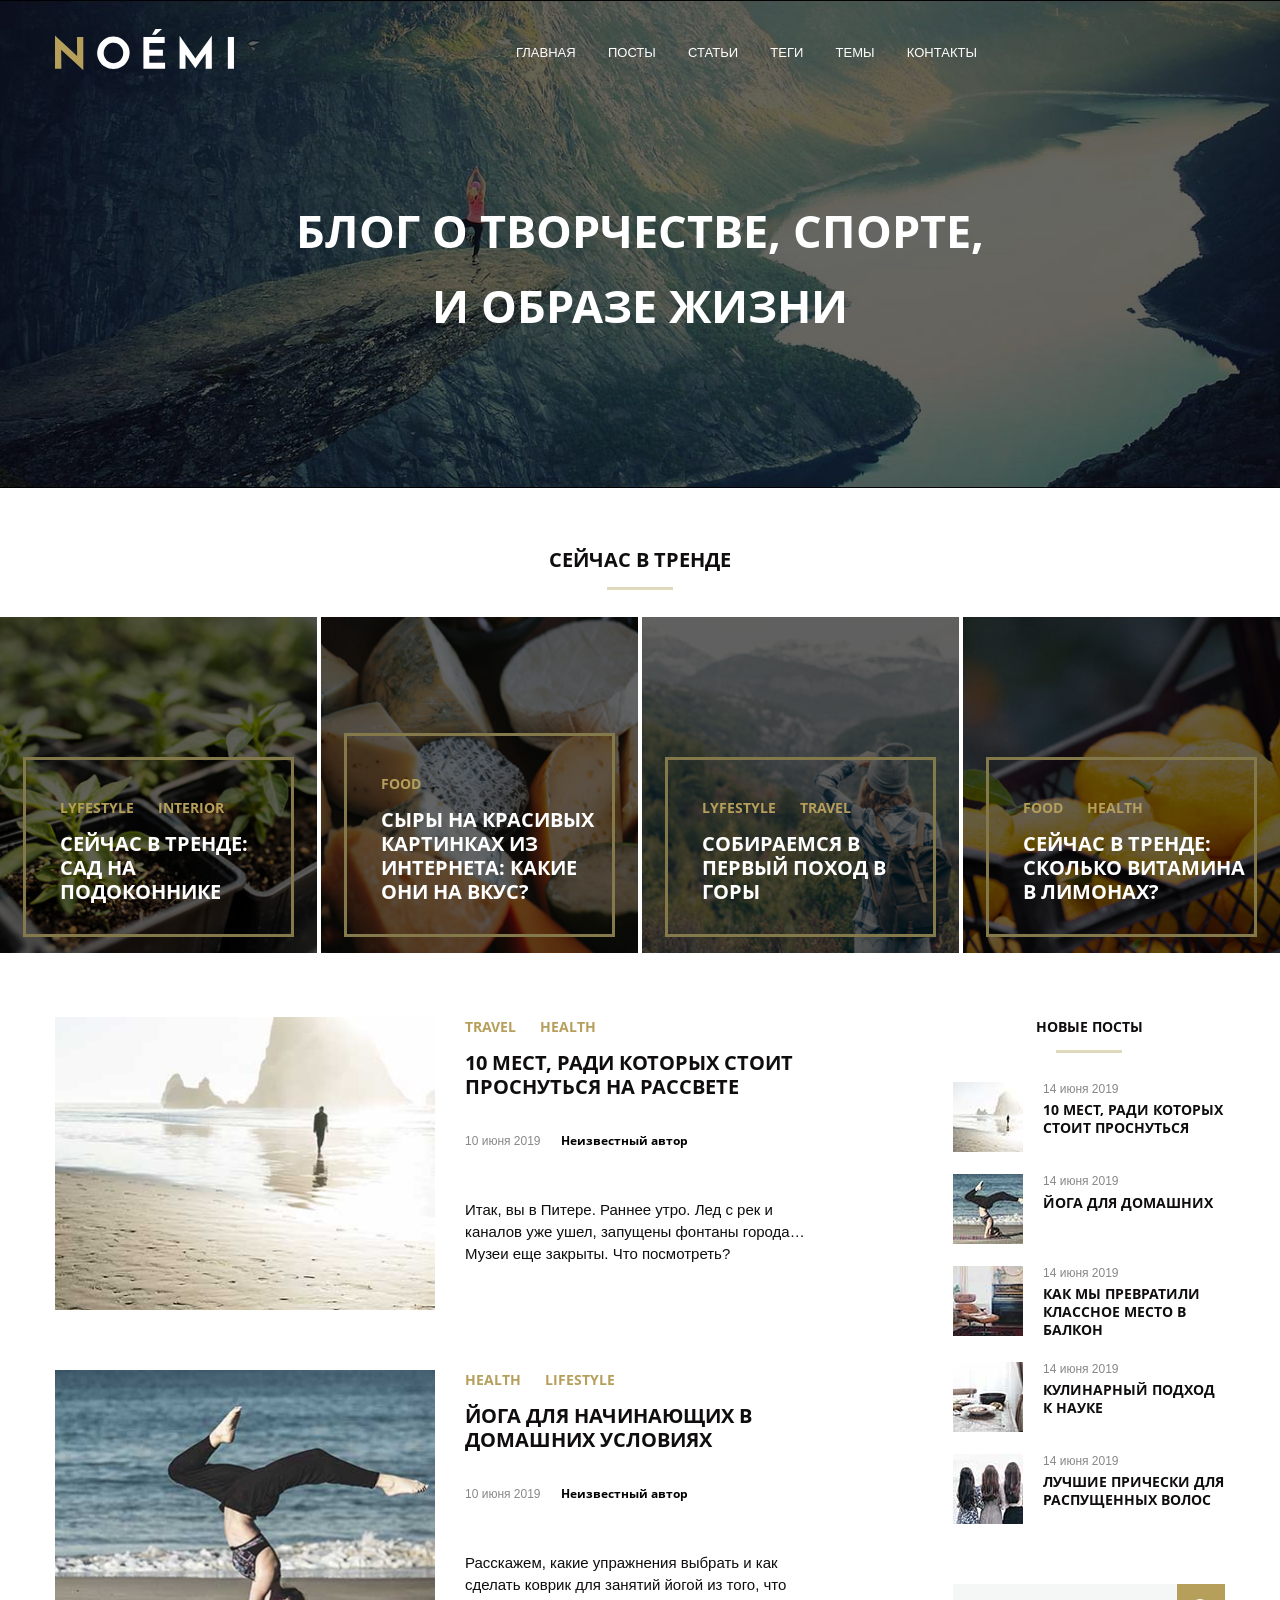
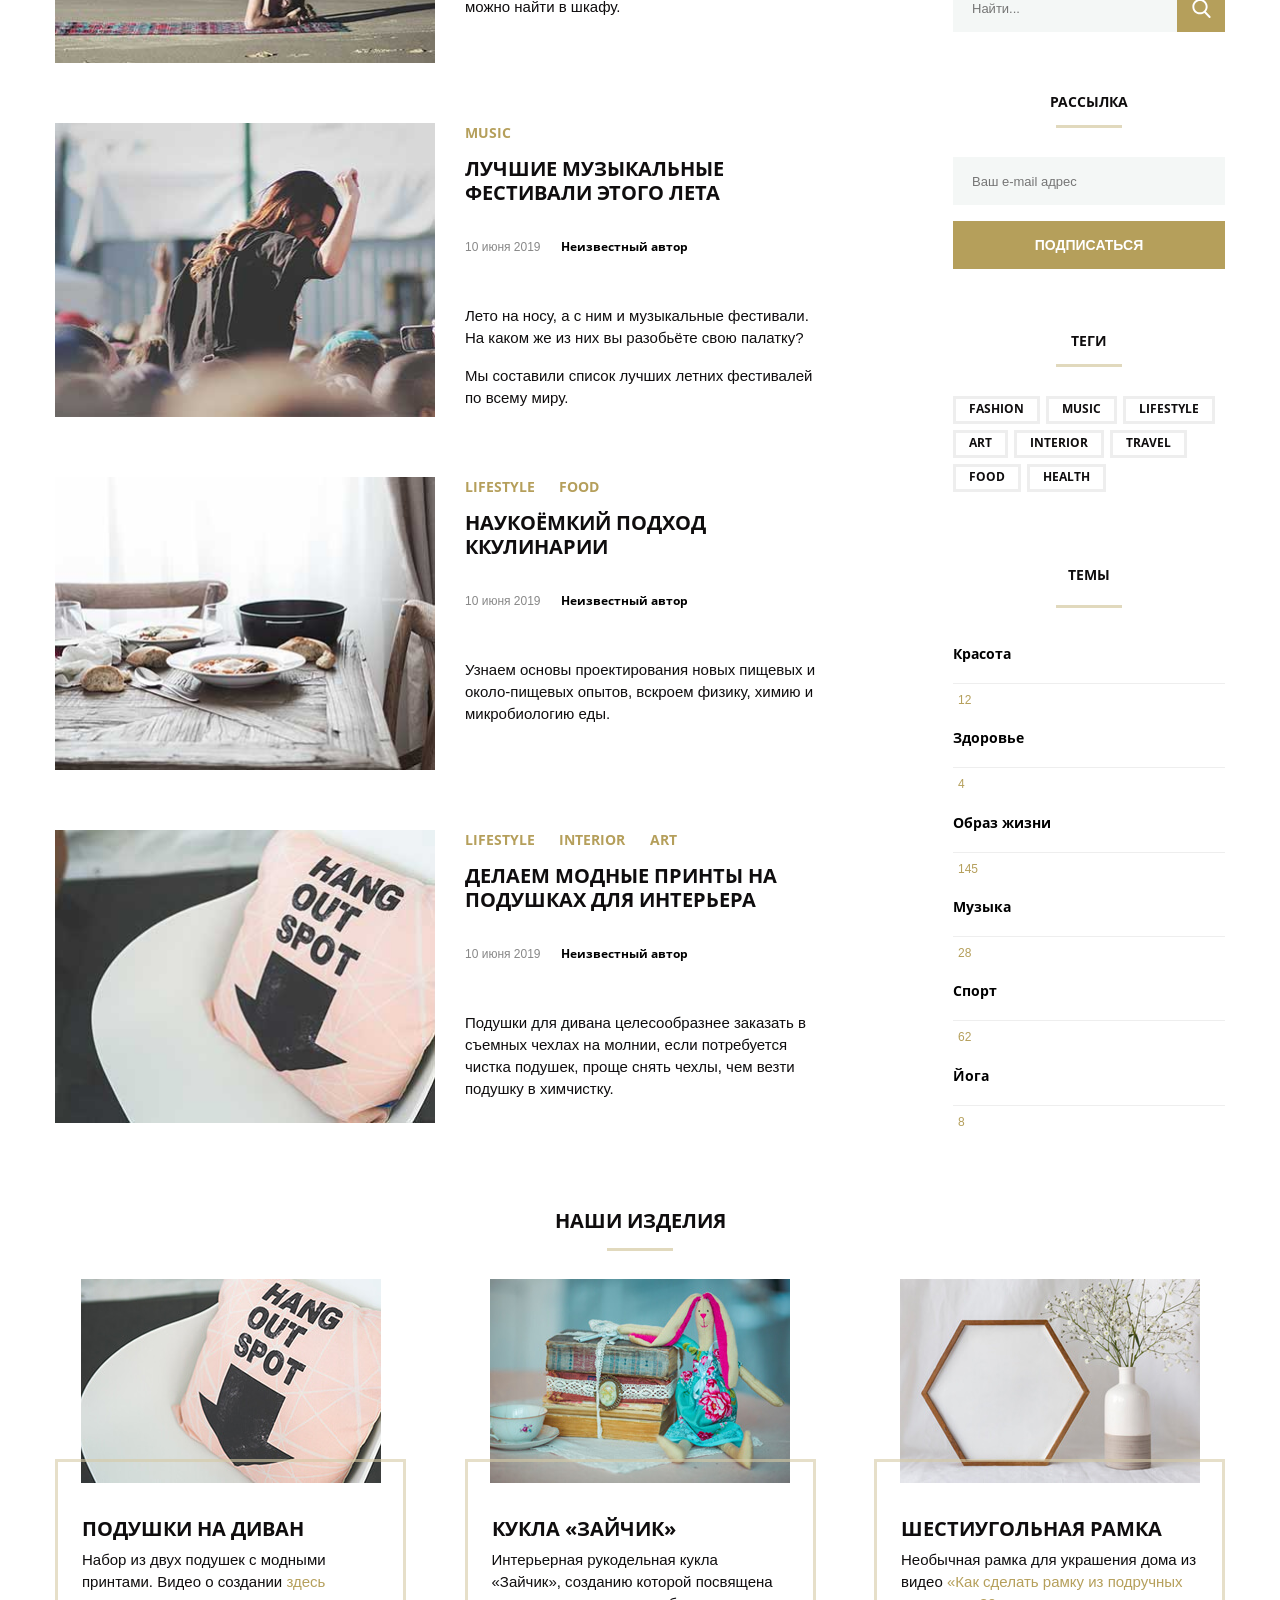
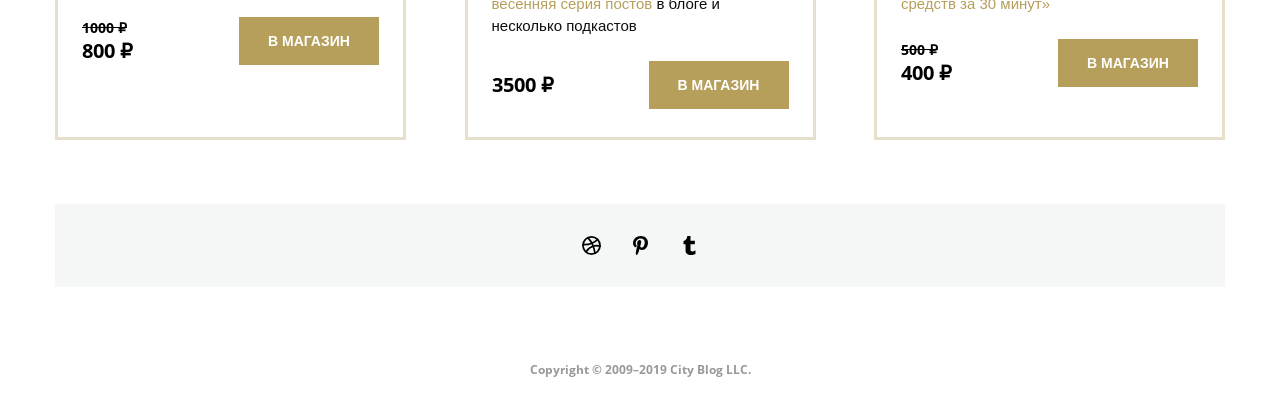
==== commit 005a66b7: "Add files via upload" ====
--- a/index.html
+++ b/index.html
@@ -13,7 +13,7 @@
           <div class="header__logo">
             <a href="#0"><img src="svg/noemi-logo.svg" alt="Логотип"></a>
           </div>
-          <nav>
+         <!--  <nav> -->
             <ul class="header__nav">
               <li><a class="nav__link" href="#0">Главная</a></li>
               <li><a class="nav__link" href="#0">Посты</a></li>
@@ -22,7 +22,7 @@
               <li><a class="nav__link" href="#0">Темы</a></li>
               <li><a class="nav__link" href="#0">Контакты</a></li>
             </ul>
-          </nav>
+          <!-- </nav> -->
           <button class="button_nav">
             <span class="nav_burger"></span>
           </button>
@@ -262,12 +262,12 @@
               <h3 class="sidebar__title-head">Темы</h3>
             </div>
             <ul class="sidebar__themes_container">
-              <li class="themes__list"><a href="#0" class="sidebar__theme__name">Красота<span class="num">12</span></a></li>
-              <li class="themes__list"><a href="#0" class="sidebar__theme__name">Здоровье<span class="num">4</span></a></li>
-              <li class="themes__list"><a href="#0" class="sidebar__theme__name">Образ жизни<span class="num">145</span></a></li>
-              <li class="themes__list"><a href="#0" class="sidebar__theme__name">Музыка<span class="num">28</span></a></li>
-              <li class="themes__list"><a href="#0" class="sidebar__theme__name">Спорт<span class="num">62</span></a></li>
-              <li class="themes__list"><a href="#0" class="sidebar__theme__name">Йога<span class="num">8</span></a></li>
+              <li class="themes__list"><a href="#0" class="sidebar__theme__name">Красота</a><span class="num">12</span></li>
+              <li class="themes__list"><a href="#0" class="sidebar__theme__name">Здоровье</a><span class="num">4</span></li>
+              <li class="themes__list"><a href="#0" class="sidebar__theme__name">Образ жизни</a><span class="num">145</span></li>
+              <li class="themes__list"><a href="#0" class="sidebar__theme__name">Музыка</a><span class="num">28</span></li>
+              <li class="themes__list"><a href="#0" class="sidebar__theme__name">Спорт</a><span class="num">62</span></li>
+              <li class="themes__list"><a href="#0" class="sidebar__theme__name">Йога</a><span class="num">8</span></li>
             </ul>
           </section>
         </aside>
@@ -369,15 +369,53 @@
     <footer class="footer">
       <section class="social">
         <ul class="social__container">
-          <li class="social__list"><a href="#0" class="social__driblle"></a><span class="visually-hidden">Перейти в Dribble</span></li>
-          <li class="social__list"><a href="#0" class="social__printerest"></a><span class="visually-hidden">Перейти в Pinterest</span></li>
-          <li class="social__list"><a href="#0" class="social__tumblr"></a><span class="visually-hidden">Перейти в Tumblr</span></li>
+          <li class="social__list"><a href="#0" class="social__driblle"><span class="visually-hidden">Перейти в Dribble</span></a></li>
+          <li class="social__list"><a href="#0" class="social__printerest"><span class="visually-hidden">Перейти в Pinterest</span></a></li>
+          <li class="social__list"><a href="#0" class="social__tumblr"><span class="visually-hidden">Перейти в Tumblr</span></a></li>
         </ul>
 
       </section>
       <section class="copyright">
         <div class="footer__copyright"><a href="#0" class="footer__copyright-link">Copyright © 2009–2019 City Blog LLC.</a></div>
       </section>
-    </footer>	  
+    </footer>
+
+<!--     <section class="popup">
+      <div class="popup__container">
+        <div class="popup__btn-close"></div>
+        <h3 class="popup__title">Ваш фидбек</h3>
+        <div class="popup__main">
+          <div class="popup__select">
+            <label class="popup__frequency" for="frequency">Как часто вы заходите на сайт?</label>
+            <select class="popup__frequency-variants" id="frequency">
+              <option value="everyday">Почти каждый день</option>
+              <option value="onceadays">Раз в несколько дней</option>
+              <option value="onceamounth">Раз в несколько недель</option>
+              <option value="severalayear">Несколько раз в год</option>
+            </select>
+          </div>
+          <div class="popup__radio">
+            <form class="radio__form">
+              <p class="">Вы подписаны на e-mail рассылку?</p>
+              <div class="radio__buttons">
+                <input type="radio" id="choice1" name="yes-btn" value="yes" />
+                <label for="contactChoice1">Да</label>
+                <input type="radio" id="choice2" name="no-btn" value="no" />
+                <label for="contactChoice1">Нет</label>
+              </div>
+            </form>
+          </div>
+          <div class="popup__input">
+            <form class="popup__input-form">
+              <label class="visually-hidden" for="input__field">Поле для ввода Вашего email-адреса</label>
+              <input class="popup__input-field" id="input__field" placeholder="Может, больше рецептов?" type="text" required>
+            </form>
+          </div>
+          <div class="popup__btn-sent">
+            <button class="sidebar__subscribe-button">Отправить</button>
+          </div>
+        </div>
+      </div>
+    </section>   -->
   </body>
 </html>
--- a/css/style.css
+++ b/css/style.css
@@ -1,12 +1,14 @@
 @font-face {
-  src: url("https://netology-code.github.io/html-2-diploma/sources/fonts/OpenSans-Regular.woff");
+  src: url("..fonts/OpenSans-Regular.woff"),
+    url("..fonts/OpenSans-Regular.woff2"), url("..fonts/OpenSans-Regular.ttf");
   font-family: OpenSans;
   font-weight: normal;
   font-style: normal;
 }
 
 @font-face {
-  src: url("https://netology-code.github.io/html-2-diploma/sources/fonts/OpenSans-Bold.woff");
+  src: url("../fonts/OpenSans-Bold.woff"), url("../fonts/OpenSans-Bold.woff2"),
+    url("..fonts/OpenSans-Bold.ttf");
   font-family: OpenSans;
   font-weight: bold;
   font-style: normal;
@@ -34,36 +36,31 @@
   font-family: OpenSans, sans-serif;
   text-transform: uppercase;
   color: #ffffff;
-  background-image: url("https://netology-code.github.io/html-2-diploma/sources/images/banner-bg.jpg");
+  background-image: url("../images/banner-bg.jpg");
   background-repeat: no-repeat;
-  background-posotion: center center;
+  background-position: center center;
   background-size: cover;
   background-color: #666666;
-  
   padding-top: 29px;
   padding-bottom: 145px;
-  
   position: relative;
-  
 }
 
 .container {
   box-sizing: border-box;
-  width: 1170px;
-  margin: 0 auto;    
+  max-width: 1170px;
+  margin: 0 auto;
 }
 
 .container::before {
   content: "";
   display: block;
-
   background-color: #000000;
   left: 0;
   right: 0;
   top: 0;
   bottom: 0;
   opacity: 0.6;
-
   position: absolute;
   z-index: 1;
 }
@@ -73,23 +70,21 @@
   justify-content: space-between;
   position: relative;
   z-index: 2;
-  height:40px;  
+  height: 40px;
 }
 
 .header__logo {
-  box-sizing: border-box;
-  width: 180px;
-  height: 40px;
+  width: 179px;
 }
 
 .header__nav {
   margin-top: 16px;
-  
   font-size: 13px;
   font-weight: normal;
   width: 461px;
   list-style-type: none;
   display: flex;
+  padding-left: 34px;
   justify-content: space-between;
 }
 
@@ -106,7 +101,6 @@
   text-align: center;
   width: 710px;
   margin: 124px auto 0px;
-    
   position: relative;
   z-index: 2;
 }
@@ -114,15 +108,120 @@
 .header__intro-title {
   font-size: 45px;
   line-height: 75px;
-  font-weight: 680;
 }
 
 .main {
   font-family: OpenSans, sans-serif;
   display: flex;
-  width: 1170px;
+  max-width: 1170px;
   margin: 64px auto;
 }
+
+/*------------------------------trends_start------------------------------*/
+
+.trends {
+  font-family: OpenSans, sans-serif;
+  margin-bottom: 27px;
+  margin-top: 58px;
+}
+
+.title {
+  color: #0f0d0e;
+  text-transform: uppercase;
+  font-weight: bold;
+  font-size: 20px;
+  text-align: center;
+}
+
+.title:after {
+  content: "";
+  display: block;
+  width: 66px;
+  height: 3px;
+  background-color: #e1d9bd;
+  margin: 14px auto 0;
+}
+
+.trend__title__link:hover {
+  color: #b59f5b;
+}
+
+.trend__columns {
+  margin-top: 27px;
+  margin-bottom: 64px;
+  display: flex;
+}
+
+.trend__column {
+  width: 25%;
+  min-height: 320px;
+  background-repeat: no-repeat;
+  background-posotion: center center;
+  background-size: cover;
+  background-color: #eff6f1;
+  display: flex;
+  align-items: flex-end;
+  justify-content: center;
+  padding-bottom: 16px;
+  position: relative;
+}
+
+.trend__column::before {
+  content: "";
+  display: block;
+  background-color: #000000;
+  left: 0;
+  right: 0;
+  top: 0;
+  bottom: 0;
+  opacity: 0.6;
+  position: absolute;
+  z-index: 1;
+}
+
+.trend__column:nth-child(-n + 3) {
+  margin-right: 4px;
+}
+
+.trend__background__first {
+  background-image: url("../images/trend1.jpg");
+}
+
+.trend__background__second {
+  background-image: url("../images/trend2.jpg");
+}
+
+.trend__background__third {
+  background-image: url("../images/trend3.jpg");
+}
+
+.trend__background__fourth {
+  background-image: url("../images/trend4.jpg");
+}
+
+.trend__title__link {
+  display: inline-block;
+  color: #ffffff;
+  text-decoration: none;
+  text-transform: uppercase;
+  font-weight: bold;
+  font-size: 20px;
+  line-height: 24px;
+}
+
+.trend__frame {
+  border: 3px solid #83794a;
+  display: flex;
+  flex-direction: column;
+  padding-left: 34px;
+  padding-top: 38px;
+  margin-left: 23px;
+  margin-right: 23px;
+  position: relative;
+  z-index: 2;
+}
+
+/*---------------------------------trends_end--------------------------------*/
 
 .content {
   width: 778px;
@@ -141,7 +240,7 @@
 .content__picture {
   background-color: #eff6f1;
   width: 380px;
-  height: 100%;    
+  height: 100%;
 }
 
 .content__frame {
@@ -305,11 +404,10 @@
   width: 48px;
   heigth: 48px;
   background-color: #b59f5b;
-  background-image: url("https://netology-code.github.io/html-2-diploma/sources/images/search.svg");
+  background-image: url("../svg/search.svg");
   background-repeat: no-repeat;
   background-size: 19px;
   background-position: center;
-
   margin-top: 60px;
 }
 
@@ -350,15 +448,14 @@
 }
 
 .sidebar__subscribe-button:hover {
-  background-color: #323232;
+  text-decoration: underline;
 }
 
 .sidebar__tags__container {
-/*   box-sizing: border-box; */
+  /*   box-sizing: border-box; */
   display: flex;
   flex-wrap: wrap;
   margin-bottom: 60px;
-  
 }
 
 .tags__list {
@@ -398,7 +495,6 @@
   width: 272px;
   height: 47px;
   border-bottom: 1px solid #eeeeee;
-
   display: inline-block;
 }
 
@@ -406,16 +502,119 @@
   color: #b59f5b;
 }
 
-.num {  
+.num {
   color: #b59f5b;
   font-size: 12px;
   margin-left: 5px;
   vertical-align: super;
 }
 
+/*---------------------------------shop_start-------------------------------*/
+
+.shop {
+  font-family: OpenSans, sans-serif;
+  margin-bottom: 27px;
+  max-width: 1170px;
+  margin: 64px auto;
+}
+
+.shop__columns {
+  display: flex;
+  justify-content: space-between;
+  margin-top: 28px;
+}
+
+.product {
+  width: 30%;
+  display: flex;
+  flex-direction: column;
+}
+
+.product__body {
+  border: 3px solid rgba(214, 202, 165, 0.6);
+  padding: 55px 24px 28px;
+  position: relative;
+  z-index: 1;
+  flex-grow: 1;
+}
+
+.product__imgbox {
+  display: flex;
+  justify-content: center;
+  margin-bottom: -28px;
+}
+
+.product__title {
+  display: inline-block;
+  color: #0f0d0e;
+  text-transform: uppercase;
+  font-weight: bold;
+  font-size: 20px;
+  line-height: 24px;
+  margin-bottom: 8px;
+}
+
+.product__description {
+  color: #0f0d0e;
+  font-weight: normal;
+  font-size: 15px;
+  line-height: 22px;
+}
+
+.product__description__link {
+  color: #b59f5b;
+  text-decoration: none;
+}
+
+.product__description__link:hover {
+  text-decoration: underline;
+}
+
+.product__prices {
+  display: flex;
+  flex-direction: column;
+  justify-content: center;
+}
+
+.product__price_old {
+  text-transform: uppercase;
+  font-weight: bold;
+  font-size: 14px;
+  text-decoration: line-through;
+}
+
+.product__price_new {
+  text-transform: uppercase;
+  font-weight: bold;
+  font-size: 20px;
+}
+
+.product__button {
+  box-sizing: border-box;
+  width: 140px;
+  height: 48px;
+  background-color: #b59f5b;
+  color: #ffffff;
+  text-transform: uppercase;
+  font-weight: bold;
+  font-size: 14px;
+}
+
+.product__button:hover {
+  background-color: #323232;
+}
+
+.product__footer {
+  display: flex;
+  justify-content: space-between;
+  margin-top: 24px;
+}
+
+/*---------------------------------shop_end--------------------------------*/
+
 .footer {
   box-sizing: border-box;
-  width: 1170px;
+  max-width: 1170px;
   margin: 0 auto;
 }
 
@@ -423,13 +622,10 @@
   box-sizing: border-box;
   height: 83px;
   background-color: #f4f7f6;
-
   display: flex;
   align-items: center;
   justify-content: center;
-
   margin-bottom: 73px;
-  
 }
 
 .social__list {
@@ -441,7 +637,7 @@
   box-sizing: border-box;
   height: 20px;
   width: 20px;
-  background-image: url("https://netology-code.github.io/html-2-diploma/sources/images/social/001-dribbble.svg");
+  background-image: url("../svg/001-dribbble.svg");
   background-repeat: no-repeat;
   background-size: 19px;
   background-position: center;
@@ -452,7 +648,7 @@
   box-sizing: border-box;
   height: 20px;
   width: 20px;
-  background-image: url("https://netology-code.github.io/html-2-diploma/sources/images/social/002-pinterest.svg");
+  background-image: url("../svg/002-pinterest.svg");
   background-repeat: no-repeat;
   background-size: 19px;
   background-position: center;
@@ -463,7 +659,7 @@
   box-sizing: border-box;
   height: 20px;
   width: 20px;
-  background-image: url("https://netology-code.github.io/html-2-diploma/sources/images/social/003-tumblr.svg");
+  background-image: url("../svg/003-tumblr.svg");
   background-repeat: no-repeat;
   background-size: 19px;
   background-position: center;
@@ -476,7 +672,7 @@
 .footer__copyright {
   margin-bottom: 40px;
   text-align: center;
-  width: 1170px;
+  max-width: 1170px;
 }
 
 .footer__copyright-link {
@@ -484,4 +680,452 @@
   color: #999999;
   font-weight: bold;
   font-size: 12px;
-}+}
+
+/*________________________________________tablet_new____________________________________________*/
+
+@media (min-width: 768px) and (max-width: 1199px) {
+  .header {
+    background-image: url("../images/banner-bg-tablet.jpg");
+  }
+
+  .header__logo {
+    width: 158px;
+    margin-left: 35px;
+  }
+
+  .header__nav {
+    display: none;
+  }
+
+  .header__intro {
+    width: 620px;
+    margin: 103px auto 0px;
+  }
+
+  .header__intro-title {
+    font-size: 40px;
+    line-height: 55px;
+  }
+
+  /*----trends_start----*/
+  .trends {
+    margin-bottom: 0;
+    margin-top: 47px;
+  }
+
+  .title {
+    font-size: 18px;
+  }
+
+  .trend__columns {
+    margin-top: 18px;
+    flex-wrap: wrap;
+    margin-bottom: 0;
+  }
+
+  .trend__column {
+    width: 49.8%;
+    min-height: 246px;
+    margin-bottom: 3px;
+  }
+
+  .trend__column:nth-child(-n + 3) {
+    margin-right: 0px;
+  }
+
+  .trend__column:nth-child(odd) {
+    margin-right: 3px;
+  }
+
+  .trend__title__link {
+    font-size: 17px;
+    line-height: 22px;
+  }
+
+  .trend__frame {
+    padding: 30px 35px 0 30px;
+    margin-left: 20px;
+    margin-right: 20px;
+  }
+
+  .content__category {
+    padding-bottom: 6px;
+  }
+  /*----trends_end----*/
+
+  /*----content_end----*/
+  .main {
+    width: 698px;
+    margin: 50px 35px 70px;
+  }
+
+  .content {
+    margin-right: 34px;
+    width: 100%;
+  }
+
+  .content__column {
+    flex-direction: column;
+  }
+
+  .content__column:nth-child(n + 2) {
+    margin-top: 0px;
+  }
+
+  .content__column:nth-child(n):not(:last-child):after {
+    content: "";
+    display: block;
+    width: 100%;
+    height: 3px;
+    background-color: #eeeeee;
+    margin-top: 18px;
+    margin-bottom: 40px;
+  }
+
+  .content__picture {
+    background-color: #eff6f1;
+    width: 100%;
+    height: 100%;
+    margin-bottom: 15px;
+  }
+
+  .content__frame {
+    padding-left: 0;
+  }
+
+  .content__category {
+    padding-bottom: 15px;
+  }
+
+  .content__title {
+    padding-bottom: 38px;
+  }
+
+  .content__title__link {
+    font-size: 17px;
+    line-height: 22px;
+  }
+
+  .content__date-author {
+    padding-bottom: 36px;
+  }
+
+  .content__text {
+    font-size: 15px;
+    line-height: 22px;
+  }
+
+  .content__text-first {
+    margin-bottom: 16px;
+  }
+  /*----content_end----*/
+
+  /*----shop_start----*/
+  .shop {
+    margin-bottom: 23px;
+  }
+
+  .shop__columns {
+    flex-wrap: wrap;
+    margin: 28px 34px 0;
+  }
+
+  .product {
+    width: 49%;
+    display: flex;
+    flex-direction: column;
+    margin-bottom: 27px;
+  }
+  /*----shop_end----*/
+
+  /*----footer_start----*/
+  .footer {
+    max-width: 100%;
+    margin: 0 34px 35px;
+  }
+
+  .social__container {
+    height: 81px;
+    margin-bottom: 50px;
+  }
+  /*----footer_end----*/
+}
+
+@media (min-width: 768px) and (max-width: 1199px) and (orientation: landscape) {
+  .trend__column {
+    width: 24.6%;
+  }
+
+  .trend__column:nth-child(-n + 3) {
+    margin-right: 4px;
+  }
+}
+/*________________________________________tablet_end____________________________________________*/
+/*________________________________________phone.start____________________________________________*/
+@media (max-width: 767px) {
+  .header {
+    background-image: url("../images/banner-mobile.jpg");
+    padding-bottom: 0;
+    padding-top: 0;
+  }
+
+  .header__logo {
+    width: 270px;
+    margin: 225px auto 0;
+  }
+
+  .header__inner {
+    justify-content: space-between;
+    align-items: center;
+    padding-top: 30px;
+    margin-left: 15px;
+    margin-right: 15px;
+  }
+
+  .header__nav {
+    display: none;
+  }
+
+  .button_nav {
+    display: block;
+    position: relative;
+    width: 23px;
+    height: 20px;
+    background-color: transparent;
+    border: none;
+    outline: none;
+  }
+
+  .nav_burger {
+    position: absolute;
+    background-color: #ffffff;
+    left: 0;
+    width: 100%;
+    height: 2px;
+    margin-top: -1px;
+  }
+
+  .button_nav:before,
+  .button_nav:after {
+    content: "";
+    background-color: #ffffff;
+    width: 100%;
+    height: 2px;
+    position: absolute;
+    left: 0;
+  }
+
+  .button_nav:before {
+    top: 0px;
+  }
+
+  .button_nav:after {
+    bottom: 0;
+  }
+
+  .header__intro {
+    width: 300px;
+  }
+
+  .header__intro-title {
+    font-size: 26px;
+    line-height: 36px;
+    padding-bottom: 220px;
+    padding-top: 42px;
+  }
+
+  /*----trends_start----*/
+  .trends {
+    margin-bottom: 0;
+    margin-top: 47px;
+  }
+
+  .title {
+    font-size: 16px;
+  }
+
+  .trend__columns {
+    margin-top: 18px;
+    flex-wrap: wrap;
+    margin-bottom: 0;
+  }
+
+  .trend__column {
+    width: 100%;
+    min-height: 246px;
+    margin-bottom: 3px;
+    margin-right: 0px;
+  }
+
+  .trend__column:nth-child(-n + 3) {
+    margin-right: 0px;
+  }
+
+  .trend__column:nth-child(odd) {
+    margin-right: 0px;
+  }
+
+  .trend__title__link {
+    font-size: 16px;
+    line-height: 20px;
+  }
+
+  .trend__frame {
+    padding: 30px 20px 0 20px;
+    margin-left: 20px;
+    margin-right: 20px;
+  }
+  /*----trends_end----*/
+
+  /*----content_start----*/
+  .main {
+    width: 330px;
+    margin: 45px 15px;
+    flex-direction: column;
+  }
+
+  .content {
+    width: 100%;
+  }
+
+  .content__column {
+    flex-direction: column;
+    width: 100%;
+  }
+
+  .content__column:nth-child(n + 2) {
+    margin-top: 0px;
+  }
+
+  .content__column:nth-child(n):after {
+    content: "";
+    display: block;
+    width: 100%;
+    height: 3px;
+    background-color: #eeeeee;
+    margin-top: 18px;
+    margin-bottom: 33px;
+  }
+
+  .content__picture {
+    background-color: #eff6f1;
+    width: 100%;
+    height: 100%;
+    margin-bottom: 15px;
+  }
+
+  .content__frame {
+    padding-left: 0;
+    width: 100%;
+  }
+
+  .content__category {
+    padding-bottom: 12px;
+  }
+
+  .content__title {
+    padding-bottom: 24px;
+  }
+
+  .content__title__link {
+    font-size: 16px;
+    line-height: 20px;
+  }
+
+  .content__date-author {
+    padding-bottom: 24px;
+  }
+
+  .content__text {
+    font-size: 14px;
+    line-height: 20px;
+  }
+
+  .content__text-first {
+    margin-bottom: 16px;
+  }
+
+  .sidebar {
+    width: 330px;
+  }
+
+  .sidebar__title-head {
+    width: 330px;
+  }
+
+  .sidebar__post {
+    width: 330px;
+  }
+
+  .sidebar__search-form {
+    width: 330px;
+  }
+
+  .sidebar__search-field {
+    width: 100%;
+  }
+
+  .sidebar__subscribe-field {
+    width: 100%;
+  }
+
+  .sidebar__subscribe-button {
+    width: 100%;
+  }
+
+  .tags__list {
+    padding-right: 11px;
+  }
+
+  .sidebar__theme__name {
+    width: 100%;
+  }
+  /*----content_end----*/
+
+  /*----shop_start----*/
+  .shop {
+    margin-bottom: 23px;
+    width: 330px;
+  }
+
+  .shop__columns {
+    flex-wrap: wrap;
+  }
+
+  .product__body {
+    /* width: 100%;*/
+    /*  width: 330px;*/
+  }
+  .product {
+    width: 100%;
+    margin-bottom: 24px;
+  }
+  /*----shop_end----*/
+
+  /*----footer_start----*/
+  .footer {
+    max-width: 100%;
+    margin: 18px 15px 47px;
+  }
+
+  .social__container {
+    height: 81px;
+    margin-bottom: 50px;
+  }
+  /*----footer_end----*/
+}
+
+@media (max-width: 767px) and (orientation: landscape) {
+  .trend__column {
+    width: 49.5%;
+  }
+
+  .trend__column:nth-child(-n + 3) {
+    margin-right: 4px;
+  }
+
+  .trend__column:nth-child(even) {
+    margin-right: 0px;
+  }
+}
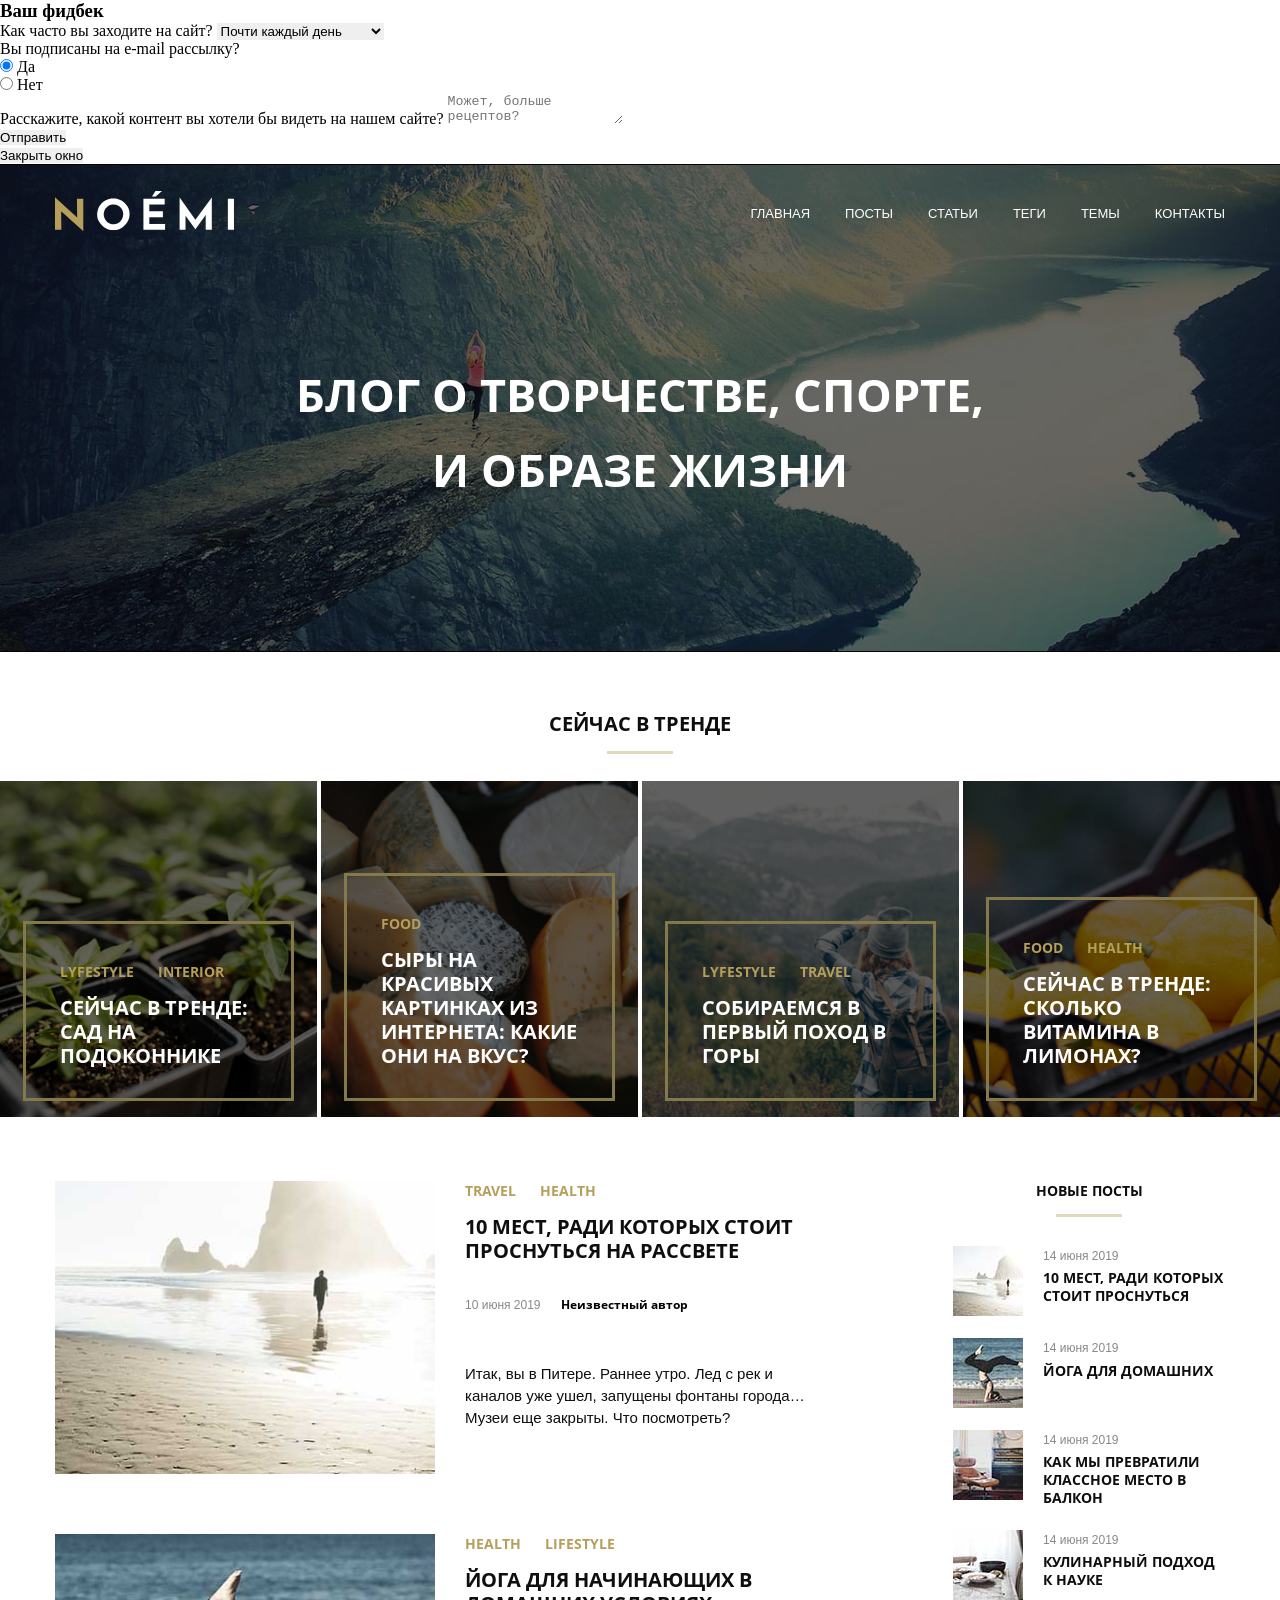
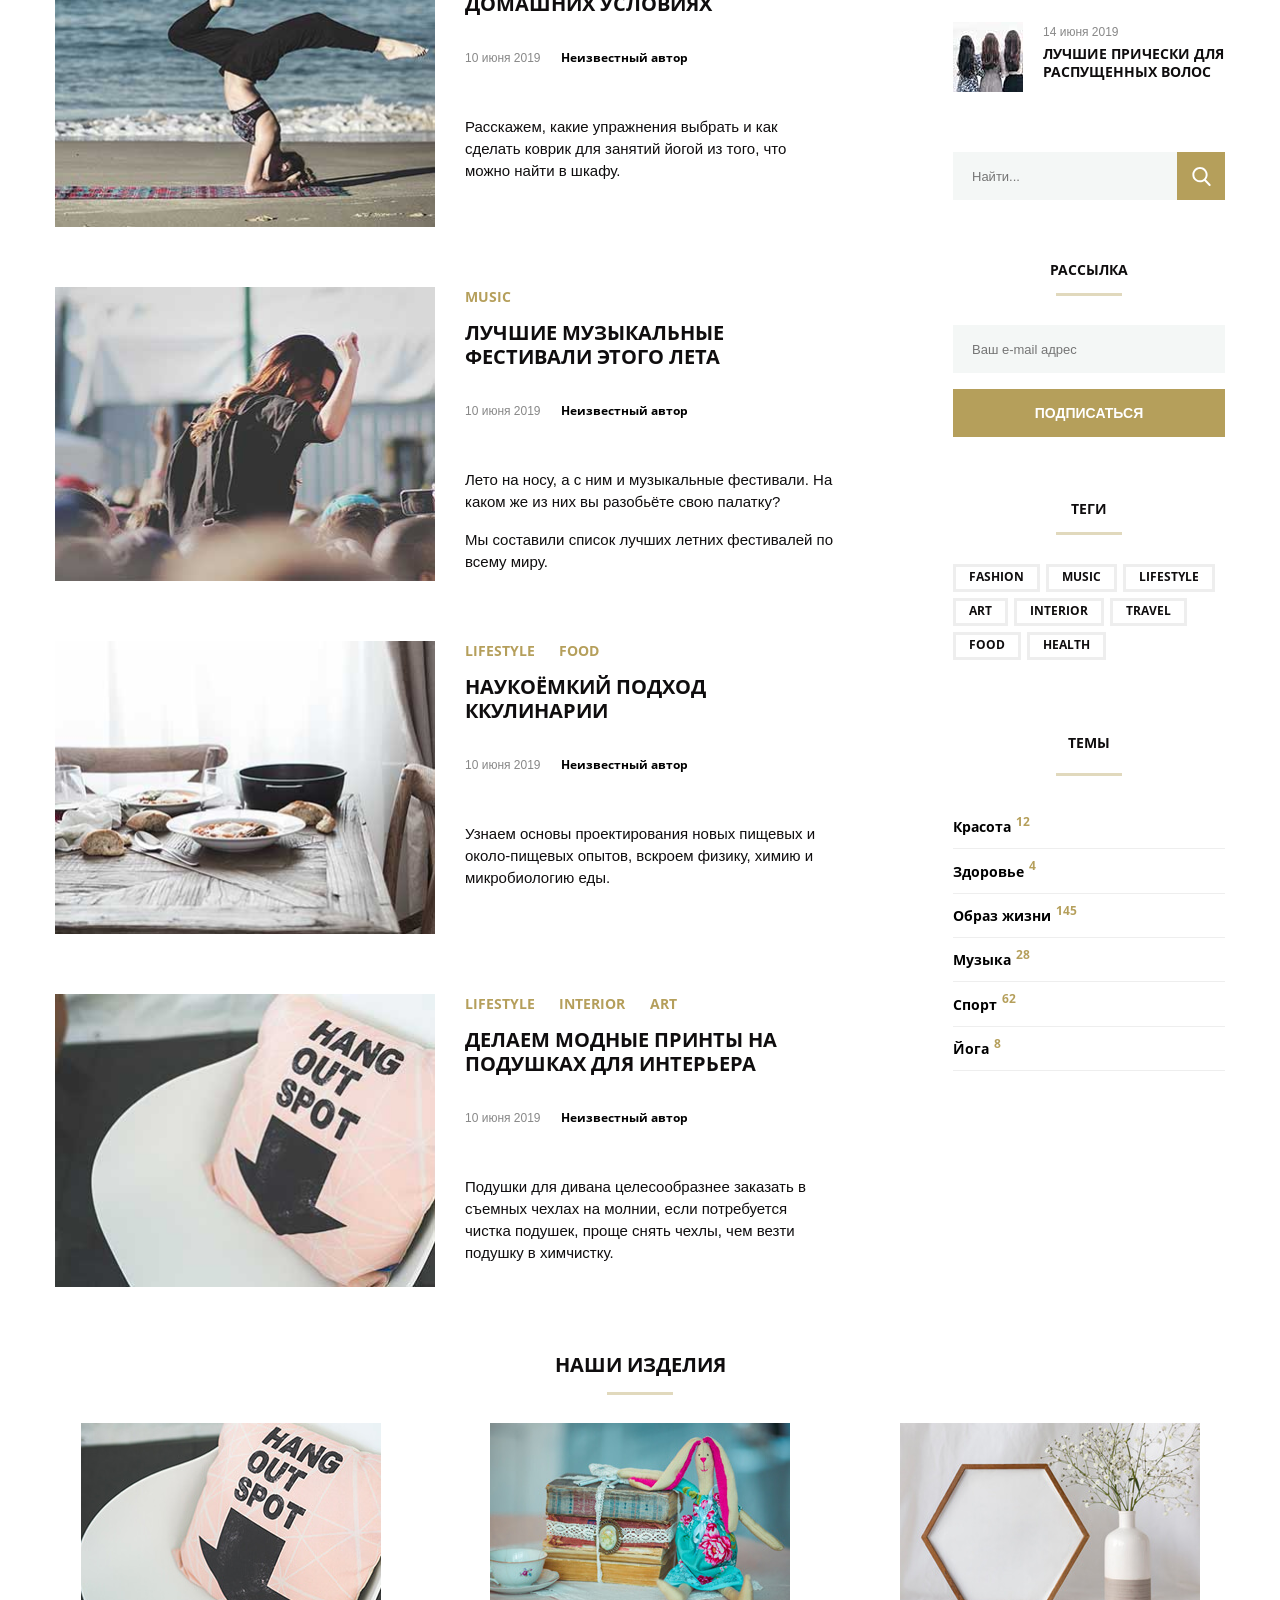
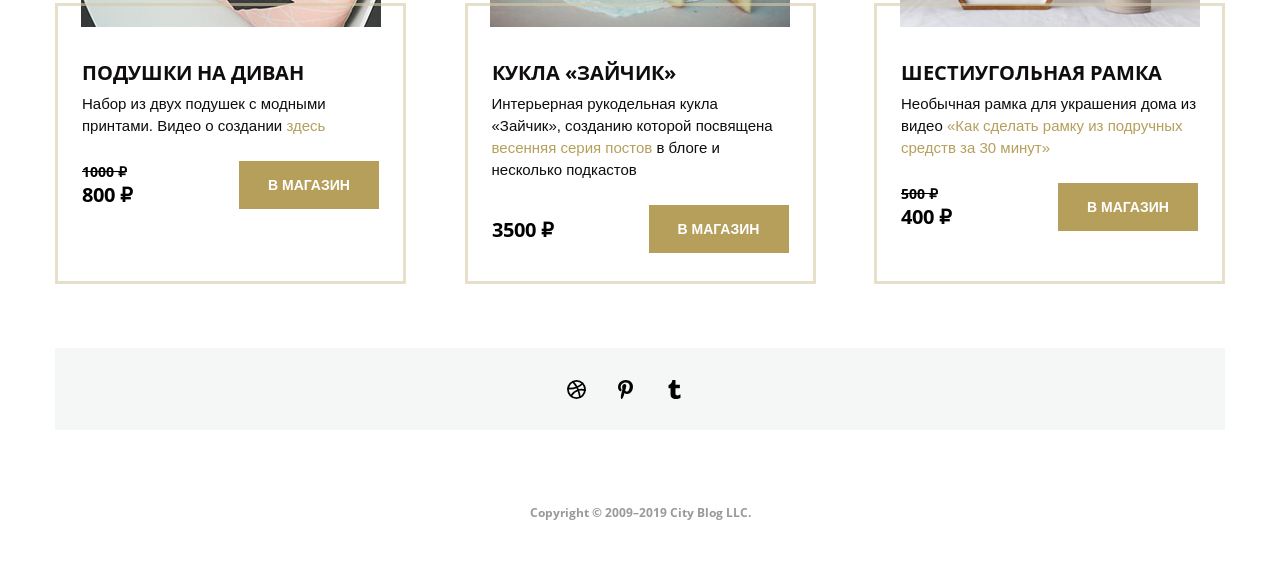
==== commit a651e660: "Add files via upload" ====
--- a/index.html
+++ b/index.html
@@ -7,13 +7,51 @@
 	 <link rel="stylesheet" href=" css/style.css">
   </head>
   <body>
+    <div class="-hidden">
+      <section class="popup -hidden">
+        <div class="popup__container">
+          <h3 class="popup__title">Ваш фидбек</h3>
+          <form class="popup__feedback">
+            <div class="popup__select">
+              <label class="select__title" for="select__lable">Как часто вы заходите на сайт?</label>
+              <select class="select" id="select__lable">
+                <option class="select__option" selected="">Почти каждый день</option>
+                <option class="select__option">Раз в несколько дней</option>
+                <option class="select__option">Раз в несколько недель</option>
+                <option class="select__option">Несколько раз в год</option>
+              </select>
+            </div>
+            <div>
+              <span class="radio__title">Вы подписаны на e-mail рассылку?</span>
+              <div class="popup__radio">
+                <div>
+                  <input class="radio__group" id="yes" type="radio" name="sign" value="yes" checked="">
+                  <label class="checked__yes" for="yes">Да</label>
+                </div>
+                <div>
+                  <input class="radio__group" id="no" type="radio" name="sign" value="no">
+                  <label class="checked__no" for="no">Нет</label>
+                </div>
+              </div>
+            </div>
+            <div class="popup__textarea">
+              <label class="textarea__title" for="textarea__lable">Расскажите, какой контент вы хотели бы видеть на нашем сайте?</label>
+              <textarea class="textarea" name="comment" id="textarea__lable" placeholder="Может, больше рецептов?"></textarea>
+            </div>
+            <button class="popup__send">Отправить</button>
+          </form>
+          <div class="close__container">
+            <button class="popup__close" type="button">Закрыть окно</button>
+          </div>
+        </div>
+      </section>
+    </div>
     <header class="header">
       <div class="container">
         <div class="header__inner">
           <div class="header__logo">
             <a href="#0"><img src="svg/noemi-logo.svg" alt="Логотип"></a>
           </div>
-         <!--  <nav> -->
             <ul class="header__nav">
               <li><a class="nav__link" href="#0">Главная</a></li>
               <li><a class="nav__link" href="#0">Посты</a></li>
@@ -22,7 +60,6 @@
               <li><a class="nav__link" href="#0">Темы</a></li>
               <li><a class="nav__link" href="#0">Контакты</a></li>
             </ul>
-          <!-- </nav> -->
           <button class="button_nav">
             <span class="nav_burger"></span>
           </button>
@@ -379,43 +416,5 @@
         <div class="footer__copyright"><a href="#0" class="footer__copyright-link">Copyright © 2009–2019 City Blog LLC.</a></div>
       </section>
     </footer>
-
-<!--     <section class="popup">
-      <div class="popup__container">
-        <div class="popup__btn-close"></div>
-        <h3 class="popup__title">Ваш фидбек</h3>
-        <div class="popup__main">
-          <div class="popup__select">
-            <label class="popup__frequency" for="frequency">Как часто вы заходите на сайт?</label>
-            <select class="popup__frequency-variants" id="frequency">
-              <option value="everyday">Почти каждый день</option>
-              <option value="onceadays">Раз в несколько дней</option>
-              <option value="onceamounth">Раз в несколько недель</option>
-              <option value="severalayear">Несколько раз в год</option>
-            </select>
-          </div>
-          <div class="popup__radio">
-            <form class="radio__form">
-              <p class="">Вы подписаны на e-mail рассылку?</p>
-              <div class="radio__buttons">
-                <input type="radio" id="choice1" name="yes-btn" value="yes" />
-                <label for="contactChoice1">Да</label>
-                <input type="radio" id="choice2" name="no-btn" value="no" />
-                <label for="contactChoice1">Нет</label>
-              </div>
-            </form>
-          </div>
-          <div class="popup__input">
-            <form class="popup__input-form">
-              <label class="visually-hidden" for="input__field">Поле для ввода Вашего email-адреса</label>
-              <input class="popup__input-field" id="input__field" placeholder="Может, больше рецептов?" type="text" required>
-            </form>
-          </div>
-          <div class="popup__btn-sent">
-            <button class="sidebar__subscribe-button">Отправить</button>
-          </div>
-        </div>
-      </div>
-    </section>   -->
   </body>
 </html>
--- a/css/style.css
+++ b/css/style.css
@@ -67,10 +67,11 @@
 
 .header__inner {
   display: flex;
-  justify-content: space-between;
+  align-items: center;
   position: relative;
   z-index: 2;
   height: 40px;
+  max-width: 1170px;
 }
 
 .header__logo {
@@ -78,19 +79,17 @@
 }
 
 .header__nav {
-  margin-top: 16px;
   font-size: 13px;
   font-weight: normal;
-  width: 461px;
   list-style-type: none;
   display: flex;
-  padding-left: 34px;
-  justify-content: space-between;
+  margin-left: auto;
 }
 
 .nav__link {
   text-decoration: none;
   color: #ffffff;
+  padding-left: 35px;
 }
 
 .nav__link:hover {
@@ -211,18 +210,15 @@
 
 .trend__frame {
   border: 3px solid #83794a;
-  display: flex;
-  flex-direction: column;
   padding-left: 34px;
+  padding-right: 34px;
   padding-top: 38px;
   margin-left: 23px;
   margin-right: 23px;
   position: relative;
   z-index: 2;
 }
-
 /*---------------------------------trends_end--------------------------------*/
-
 .content {
   width: 778px;
   margin-right: 120px;
@@ -244,13 +240,16 @@
 }
 
 .content__frame {
-  width: 367px;
-  padding-left: 30px;
+  margin-left: 30px;
 }
 
 .content__category {
-  padding-bottom: 15px;
+  margin-bottom: 15px;
   list-style-type: none;
+}
+
+.category__list:not(:last-child) {
+  margin-right: 20px;
 }
 
 .category__list {
@@ -263,7 +262,6 @@
   text-transform: uppercase;
   font-weight: bold;
   font-size: 14px;
-  margin-right: 20px;
 }
 
 .content__category__link:hover {
@@ -271,7 +269,7 @@
 }
 
 .content__title {
-  padding-bottom: 30px;
+  margin-bottom: 30px;
 }
 
 .content__title__link {
@@ -289,7 +287,7 @@
 }
 
 .content__date-author {
-  padding-bottom: 50px;
+  margin-bottom: 50px;
 }
 
 .content__date {
@@ -351,8 +349,6 @@
 }
 
 .sidebar__post__frame {
-  display: flex;
-  flex-direction: column;
   margin-left: 20px;
 }
 
@@ -380,19 +376,23 @@
   margin-top: 22px;
 }
 
+.sidebar__search {
+  margin-bottom: 60px;
+  margin-top: 60px;
+}
+
 .sidebar__search-form {
   display: flex;
-  margin-bottom: 60px;
 }
 
 .sidebar__search-field {
   box-sizing: border-box;
   width: 224px;
-  margin-top: 60px;
   font-size: 13px;
   height: 48px;
   background-color: #f4f7f6;
   padding-left: 19px;
+  padding-right: 19px;
 }
 
 .sidebar__search-field:focus {
@@ -402,13 +402,12 @@
 .sidebar__search-button {
   box-sizing: border-box;
   width: 48px;
-  heigth: 48px;
+  height: 48px;
   background-color: #b59f5b;
   background-image: url("../svg/search.svg");
   background-repeat: no-repeat;
   background-size: 19px;
   background-position: center;
-  margin-top: 60px;
 }
 
 .sidebar__search-button:hover {
@@ -424,11 +423,12 @@
 
 .sidebar__subscribe-field {
   box-sizing: border-box;
-  width: 272px;
+  width: 100%;
   font-size: 13px;
   height: 48px;
   background-color: #f4f7f6;
   padding-left: 19px;
+  padding-right: 19px;
   margin-bottom: 16px;
 }
 
@@ -438,7 +438,7 @@
 
 .sidebar__subscribe-button {
   box-sizing: border-box;
-  width: 272px;
+  width: 100%;
   height: 48px;
   background-color: #b59f5b;
   color: #ffffff;
@@ -452,7 +452,6 @@
 }
 
 .sidebar__tags__container {
-  /*   box-sizing: border-box; */
   display: flex;
   flex-wrap: wrap;
   margin-bottom: 60px;
@@ -484,6 +483,8 @@
 
 .themes__list {
   list-style-type: none;
+  border-bottom: 1px solid #eeeeee;
+  padding-bottom: 5px;
 }
 
 .sidebar__theme__name {
@@ -492,9 +493,6 @@
   color: #000000;
   box-sizing: border-box;
   font-size: 14px;
-  width: 272px;
-  height: 47px;
-  border-bottom: 1px solid #eeeeee;
   display: inline-block;
 }
 
@@ -507,10 +505,9 @@
   font-size: 12px;
   margin-left: 5px;
   vertical-align: super;
-}
-
+  font-weight: bold;
+}
 /*---------------------------------shop_start-------------------------------*/
-
 .shop {
   font-family: OpenSans, sans-serif;
   margin-bottom: 27px;
@@ -609,28 +606,29 @@
   justify-content: space-between;
   margin-top: 24px;
 }
-
-/*---------------------------------shop_end--------------------------------*/
-
+/*---------------------------------footer_start--------------------------------*/
 .footer {
   box-sizing: border-box;
   max-width: 1170px;
   margin: 0 auto;
+  font-family: OpenSans, sans-serif;
 }
 
 .social__container {
   box-sizing: border-box;
-  height: 83px;
   background-color: #f4f7f6;
   display: flex;
   align-items: center;
   justify-content: center;
   margin-bottom: 73px;
+  padding-top: 31px;
+  padding-bottom: 31px;
 }
 
 .social__list {
   list-style-type: none;
   display: flex;
+  margin-right: 29px;
 }
 
 .social__driblle {
@@ -641,7 +639,6 @@
   background-repeat: no-repeat;
   background-size: 19px;
   background-position: center;
-  margin-right: 29px;
 }
 
 .social__printerest {
@@ -652,7 +649,6 @@
   background-repeat: no-repeat;
   background-size: 19px;
   background-position: center;
-  margin-right: 29px;
 }
 
 .social__tumblr {
@@ -665,10 +661,6 @@
   background-position: center;
 }
 
-.footer {
-  font-family: OpenSans, sans-serif;
-}
-
 .footer__copyright {
   margin-bottom: 40px;
   text-align: center;
@@ -682,16 +674,24 @@
   font-size: 12px;
 }
 
-/*________________________________________tablet_new____________________________________________*/
+/*---------------------------------tablet_start---------------------------------*/
 
 @media (min-width: 768px) and (max-width: 1199px) {
   .header {
     background-image: url("../images/banner-bg-tablet.jpg");
+    padding-top: 0;
+    padding-bottom: 0;
+  }
+
+  .header__inner {
+    justify-content: space-between;
+    padding-top: 42px;
+    margin-left: 35px;
+    margin-right: 35px;
   }
 
   .header__logo {
     width: 158px;
-    margin-left: 35px;
   }
 
   .header__nav {
@@ -700,191 +700,13 @@
 
   .header__intro {
     width: 620px;
-    margin: 103px auto 0px;
+    margin: 103px auto 0;
+    padding-bottom: 125px;
   }
 
   .header__intro-title {
     font-size: 40px;
     line-height: 55px;
-  }
-
-  /*----trends_start----*/
-  .trends {
-    margin-bottom: 0;
-    margin-top: 47px;
-  }
-
-  .title {
-    font-size: 18px;
-  }
-
-  .trend__columns {
-    margin-top: 18px;
-    flex-wrap: wrap;
-    margin-bottom: 0;
-  }
-
-  .trend__column {
-    width: 49.8%;
-    min-height: 246px;
-    margin-bottom: 3px;
-  }
-
-  .trend__column:nth-child(-n + 3) {
-    margin-right: 0px;
-  }
-
-  .trend__column:nth-child(odd) {
-    margin-right: 3px;
-  }
-
-  .trend__title__link {
-    font-size: 17px;
-    line-height: 22px;
-  }
-
-  .trend__frame {
-    padding: 30px 35px 0 30px;
-    margin-left: 20px;
-    margin-right: 20px;
-  }
-
-  .content__category {
-    padding-bottom: 6px;
-  }
-  /*----trends_end----*/
-
-  /*----content_end----*/
-  .main {
-    width: 698px;
-    margin: 50px 35px 70px;
-  }
-
-  .content {
-    margin-right: 34px;
-    width: 100%;
-  }
-
-  .content__column {
-    flex-direction: column;
-  }
-
-  .content__column:nth-child(n + 2) {
-    margin-top: 0px;
-  }
-
-  .content__column:nth-child(n):not(:last-child):after {
-    content: "";
-    display: block;
-    width: 100%;
-    height: 3px;
-    background-color: #eeeeee;
-    margin-top: 18px;
-    margin-bottom: 40px;
-  }
-
-  .content__picture {
-    background-color: #eff6f1;
-    width: 100%;
-    height: 100%;
-    margin-bottom: 15px;
-  }
-
-  .content__frame {
-    padding-left: 0;
-  }
-
-  .content__category {
-    padding-bottom: 15px;
-  }
-
-  .content__title {
-    padding-bottom: 38px;
-  }
-
-  .content__title__link {
-    font-size: 17px;
-    line-height: 22px;
-  }
-
-  .content__date-author {
-    padding-bottom: 36px;
-  }
-
-  .content__text {
-    font-size: 15px;
-    line-height: 22px;
-  }
-
-  .content__text-first {
-    margin-bottom: 16px;
-  }
-  /*----content_end----*/
-
-  /*----shop_start----*/
-  .shop {
-    margin-bottom: 23px;
-  }
-
-  .shop__columns {
-    flex-wrap: wrap;
-    margin: 28px 34px 0;
-  }
-
-  .product {
-    width: 49%;
-    display: flex;
-    flex-direction: column;
-    margin-bottom: 27px;
-  }
-  /*----shop_end----*/
-
-  /*----footer_start----*/
-  .footer {
-    max-width: 100%;
-    margin: 0 34px 35px;
-  }
-
-  .social__container {
-    height: 81px;
-    margin-bottom: 50px;
-  }
-  /*----footer_end----*/
-}
-
-@media (min-width: 768px) and (max-width: 1199px) and (orientation: landscape) {
-  .trend__column {
-    width: 24.6%;
-  }
-
-  .trend__column:nth-child(-n + 3) {
-    margin-right: 4px;
-  }
-}
-/*________________________________________tablet_end____________________________________________*/
-/*________________________________________phone.start____________________________________________*/
-@media (max-width: 767px) {
-  .header {
-    background-image: url("../images/banner-mobile.jpg");
-    padding-bottom: 0;
-    padding-top: 0;
-  }
-
-  .header__logo {
-    width: 270px;
-    margin: 225px auto 0;
-  }
-
-  .header__inner {
-    justify-content: space-between;
-    align-items: center;
-    padding-top: 30px;
-    margin-left: 15px;
-    margin-right: 15px;
-  }
-
-  .header__nav {
-    display: none;
   }
 
   .button_nav {
@@ -923,26 +745,15 @@
   .button_nav:after {
     bottom: 0;
   }
-
-  .header__intro {
-    width: 300px;
-  }
-
-  .header__intro-title {
-    font-size: 26px;
-    line-height: 36px;
-    padding-bottom: 220px;
-    padding-top: 42px;
-  }
-
-  /*----trends_start----*/
+  /*-------------------------trends_start--------------------------*/
   .trends {
     margin-bottom: 0;
-    margin-top: 47px;
+    margin-top: 45px;
   }
 
   .title {
-    font-size: 16px;
+    font-size: 18px;
+    line-height: 29px;
   }
 
   .trend__columns {
@@ -952,6 +763,244 @@
   }
 
   .trend__column {
+    width: 49.8%;
+    min-height: 246px;
+    margin-bottom: 3px;
+  }
+
+  .trend__column:nth-child(-n + 3) {
+    margin-right: 0px;
+  }
+
+  .trend__column:nth-child(odd) {
+    margin-right: 3px;
+  }
+
+  .trend__title__link {
+    font-size: 17px;
+    line-height: 22px;
+  }
+
+  .trend__frame {
+    padding: 36px 30px 0 30px;
+    margin-left: 20px;
+    margin-right: 20px;
+  }
+  /*-------------------------content_start-------------------------*/
+  .main {
+    width: 698px;
+    margin: 50px auto;
+  }
+
+  .content {
+    margin-right: 34px;
+    width: 100%;
+  }
+
+  .content__column {
+    flex-direction: column;
+  }
+
+  .content__column:nth-child(n + 2) {
+    margin-top: 0px;
+  }
+
+  .content__column:nth-child(n):not(:last-child):after {
+    content: "";
+    display: block;
+    width: 100%;
+    height: 3px;
+    background-color: #eeeeee;
+    margin-top: 16px;
+    margin-bottom: 40px;
+  }
+
+  .content__picture {
+    background-color: #eff6f1;
+    width: 100%;
+    height: 100%;
+    margin-bottom: 15px;
+  }
+  
+  .content__title {
+    margin-bottom: 33px;
+  }
+
+  .content__category {
+    margin-bottom: 10px;
+  }
+
+  .content__frame {
+    padding-left: 0;
+    margin-left: 0;
+  }
+
+  .content__title__link {
+    font-size: 17px;
+    line-height: 22px;
+  }
+
+  .content__date-author {
+    padding-bottom: 0px;
+    margin-bottom: 33px;
+  }
+
+  .content__text {
+    font-size: 15px;
+    line-height: 22px;
+  }
+
+  .content__text-first {
+    margin-bottom: 16px;
+  }
+
+  .sidebar__title {
+    margin-bottom: 24px;
+  }
+
+  .sidebar__subscribe-form {
+    margin-bottom: 60px;
+  }
+
+  .sidebar__tags__container {
+    margin-bottom: 45px;
+  }
+
+  .sidebar__title-head:after {
+    margin-top: 10px;
+  }
+  /*-------------------------shop_start--------------------------*/
+  .shop {
+    margin: 0 auto;
+  }
+
+  .shop__columns {
+    flex-wrap: wrap;
+    margin: 28px auto 0;
+    max-width: 698px;
+  }
+
+  .product {
+    width: 48.3%;
+    margin-bottom: 27px;
+  }
+
+  .product:nth-child(odd) {
+    margin-right: 23px;
+  }
+  /*-------------------------footer_start-----------------------*/
+  .footer {
+    max-width: 698px;
+    margin: 0 auto; 35px;
+  }
+
+  .social__container {
+    height: 81px;
+    margin-bottom: 50px;
+  }
+}
+
+@media (min-width: 768px) and (max-width: 1199px) and (orientation: landscape) {
+  .trend__column {
+    width: 24.7%;
+  }
+
+  .trend__column:nth-child(-n + 3) {
+    margin-right: 4px;
+  }
+}
+
+/*---------------------------------mobile_start---------------------------------*/
+
+@media (max-width: 767px) {
+  .header {
+    background-image: url("../images/banner-mobile.jpg");
+    padding-bottom: 0;
+    padding-top: 0;
+  }
+
+  .header__logo {
+    width: 270px;
+    margin: 225px auto 0;
+  }
+
+  .header__inner {
+    justify-content: space-between;
+    align-items: center;
+    padding-top: 30px;
+    margin-left: 35px;
+    margin-right: 15px;
+  }
+
+  .header__nav {
+    display: none;
+  }
+
+  .button_nav {
+    display: block;
+    position: relative;
+    width: 23px;
+    height: 20px;
+    background-color: transparent;
+    border: none;
+    outline: none;
+  }
+
+  .nav_burger {
+    position: absolute;
+    background-color: #ffffff;
+    left: 0;
+    width: 100%;
+    height: 2px;
+    margin-top: -1px;
+  }
+
+  .button_nav:before,
+  .button_nav:after {
+    content: "";
+    background-color: #ffffff;
+    width: 100%;
+    height: 2px;
+    position: absolute;
+    left: 0;
+  }
+
+  .button_nav:before {
+    top: 0px;
+  }
+
+  .button_nav:after {
+    bottom: 0;
+  }
+
+  .header__intro {
+    width: 300px;
+  }
+
+  .header__intro-title {
+    font-size: 26px;
+    line-height: 36px;
+    padding-bottom: 225px;
+    padding-top: 42px;
+  }
+  
+/*-------------------------trends_start--------------------------*/
+  .trends {
+    margin-bottom: 0;
+    margin-top: 47px;
+  }
+
+  .title {
+    font-size: 16px;
+  }
+
+  .trend__columns {
+    margin-top: 18px;
+    flex-wrap: wrap;
+    margin-bottom: 0;
+  }
+
+  .trend__column {
     width: 100%;
     min-height: 246px;
     margin-bottom: 3px;
@@ -973,20 +1022,19 @@
 
   .trend__frame {
     padding: 30px 20px 0 20px;
-    margin-left: 20px;
-    margin-right: 20px;
-  }
-  /*----trends_end----*/
-
-  /*----content_start----*/
+    margin-left: 15px;
+    margin-right: 15px;
+  }
+  /*-------------------------content_start--------------------------*/
   .main {
     width: 330px;
-    margin: 45px 15px;
+    margin: 45px auto;
     flex-direction: column;
   }
 
   .content {
     width: 100%;
+    margin: 0 auto;
   }
 
   .content__column {
@@ -1012,20 +1060,20 @@
     background-color: #eff6f1;
     width: 100%;
     height: 100%;
-    margin-bottom: 15px;
+    margin-bottom: 13px;
   }
 
   .content__frame {
     padding-left: 0;
-    width: 100%;
-  }
-
+    margin-left: 0;
+    width: 100%;
+  }
   .content__category {
-    padding-bottom: 12px;
+    margin-bottom: 11px;
   }
 
   .content__title {
-    padding-bottom: 24px;
+    margin-bottom: 14px;
   }
 
   .content__title__link {
@@ -1034,7 +1082,7 @@
   }
 
   .content__date-author {
-    padding-bottom: 24px;
+    margin-bottom: 18px;
   }
 
   .content__text {
@@ -1050,40 +1098,10 @@
     width: 330px;
   }
 
-  .sidebar__title-head {
-    width: 330px;
-  }
-
-  .sidebar__post {
-    width: 330px;
-  }
-
-  .sidebar__search-form {
-    width: 330px;
-  }
-
   .sidebar__search-field {
-    width: 100%;
-  }
-
-  .sidebar__subscribe-field {
-    width: 100%;
-  }
-
-  .sidebar__subscribe-button {
-    width: 100%;
-  }
-
-  .tags__list {
-    padding-right: 11px;
-  }
-
-  .sidebar__theme__name {
-    width: 100%;
-  }
-  /*----content_end----*/
-
-  /*----shop_start----*/
+    width: 280px;
+  }
+  /*-------------------------shop_start--------------------------*/
   .shop {
     margin-bottom: 23px;
     width: 330px;
@@ -1091,34 +1109,34 @@
 
   .shop__columns {
     flex-wrap: wrap;
-  }
-
-  .product__body {
-    /* width: 100%;*/
-    /*  width: 330px;*/
-  }
+    max-width: 698px;
+  }
+
   .product {
     width: 100%;
     margin-bottom: 24px;
   }
-  /*----shop_end----*/
-
-  /*----footer_start----*/
+
+  .product__title {
+    font-size: 17px;
+    line-height: 22px;
+  }  
+
+  /*-------------------------footer_start--------------------------*/
   .footer {
-    max-width: 100%;
-    margin: 18px 15px 47px;
+    max-width: 330px;
+    margin: 18px auto 47px;
   }
 
   .social__container {
     height: 81px;
     margin-bottom: 50px;
   }
-  /*----footer_end----*/
-}
+}  
 
 @media (max-width: 767px) and (orientation: landscape) {
   .trend__column {
-    width: 49.5%;
+    width: 49.7%;
   }
 
   .trend__column:nth-child(-n + 3) {
@@ -1129,3 +1147,61 @@
     margin-right: 0px;
   }
 }
+
+/*-------------------------popup_start--------------------------*/
+/*.popup {
+  font-family: OpenSans, sans-serif;
+}
+.popup__container {
+  box-sizing: border-box;
+  width: 390px;
+  height: 620px;
+  background-color: #ffffff;
+  position: relative;
+  border: 1px solid red;
+}
+
+.popup__title {
+  color: #0f0d0e;
+  text-transform: uppercase;
+  font-weight: bold;
+  font-size: 20px;
+  text-align: center;
+  padding-top: 52px;
+}
+
+.popup__title:after {
+  content: "";
+  display: block;
+  width: 66px;
+  height: 3px;
+  background-color: #e1d9bd;
+  margin: 10px auto 0;
+}
+
+.popup__select {
+  margin-left: 30px;
+  margin-right: 30px;
+}
+.popup__frequency {
+  font-size: 13px;
+  color: #000000;
+}
+
+.popup__frequency-variants {
+  font-size: 13px;
+  color: #000000;
+  box-sizing: border-box;
+  width: 330px;
+  font-size: 13px;
+  height: 48px;
+  background-color: #f4f7f6;
+  padding-left: 18px;
+  padding-right: 19px;
+  margin-top: 10px;
+  opacity: 54%;
+  -webkit-appearance: none;
+  -moz-appearance: none;
+  border-radius: 0;
+}*/
+
